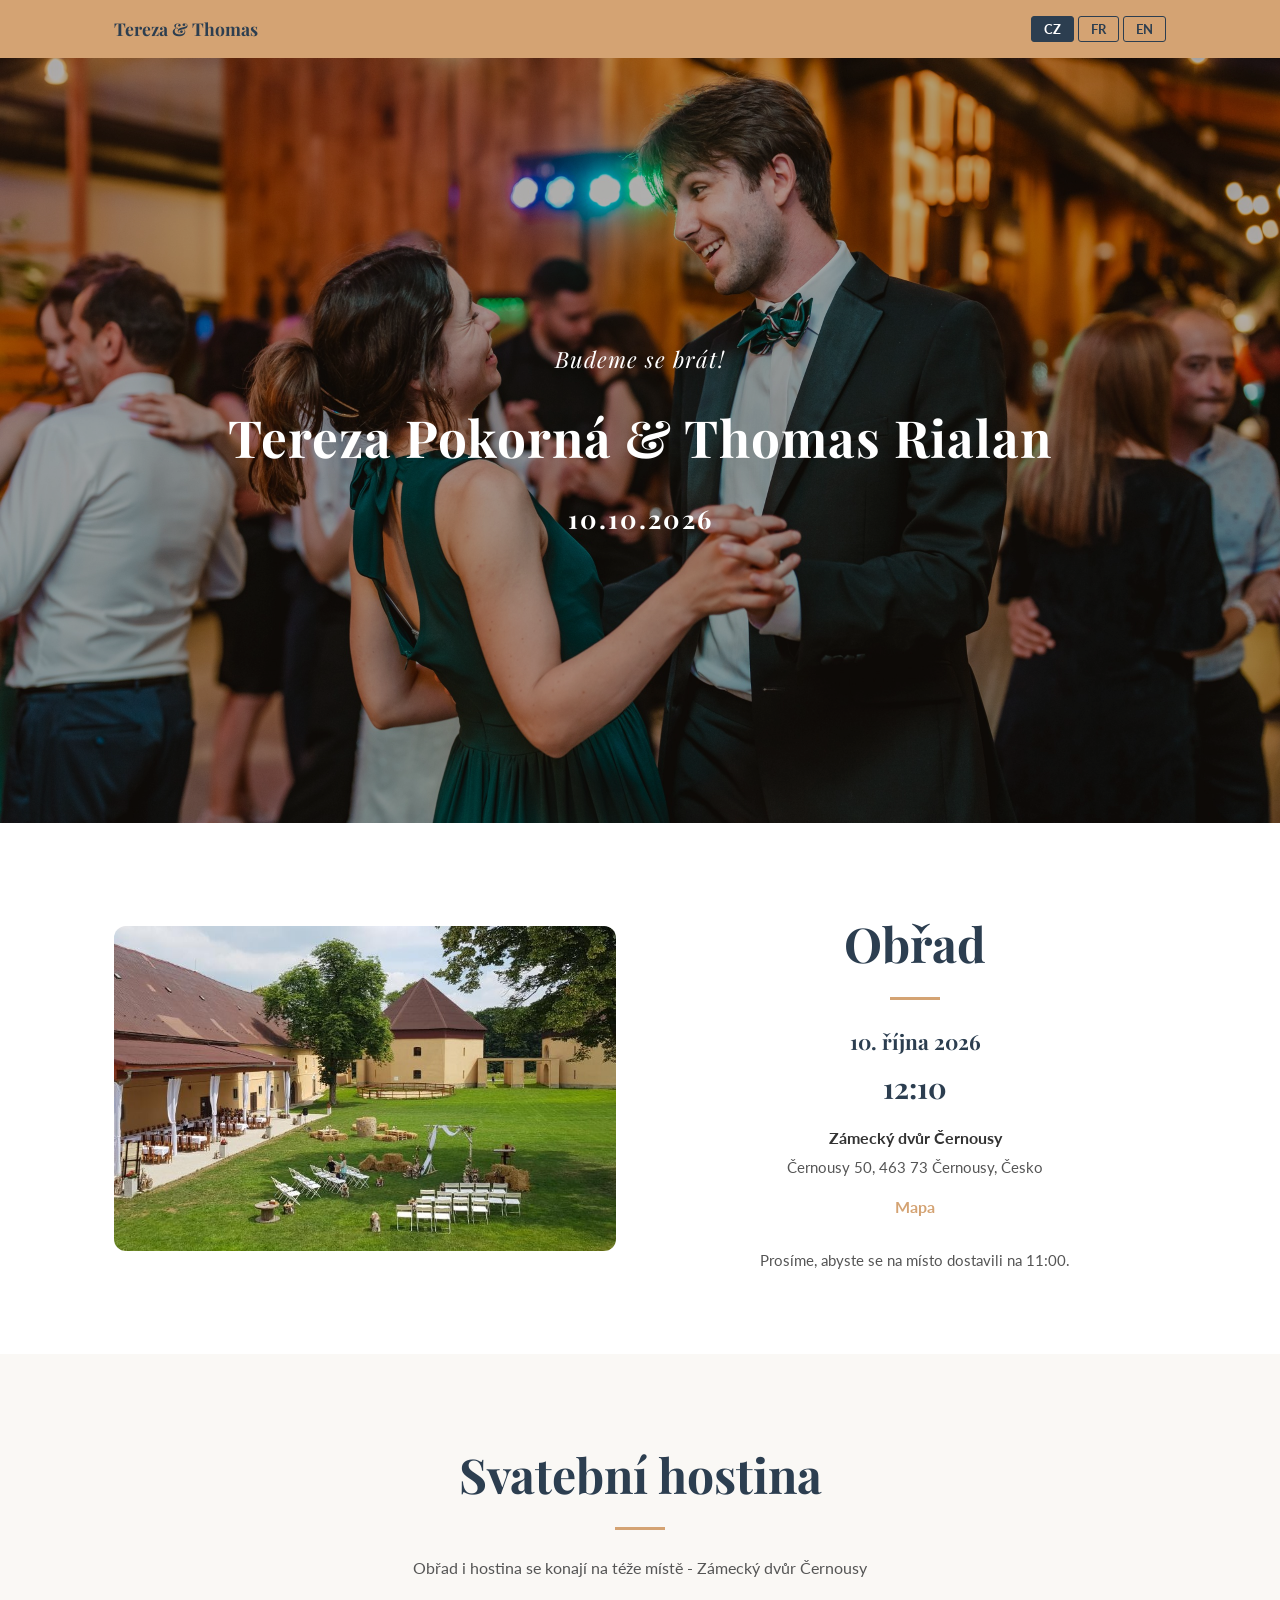
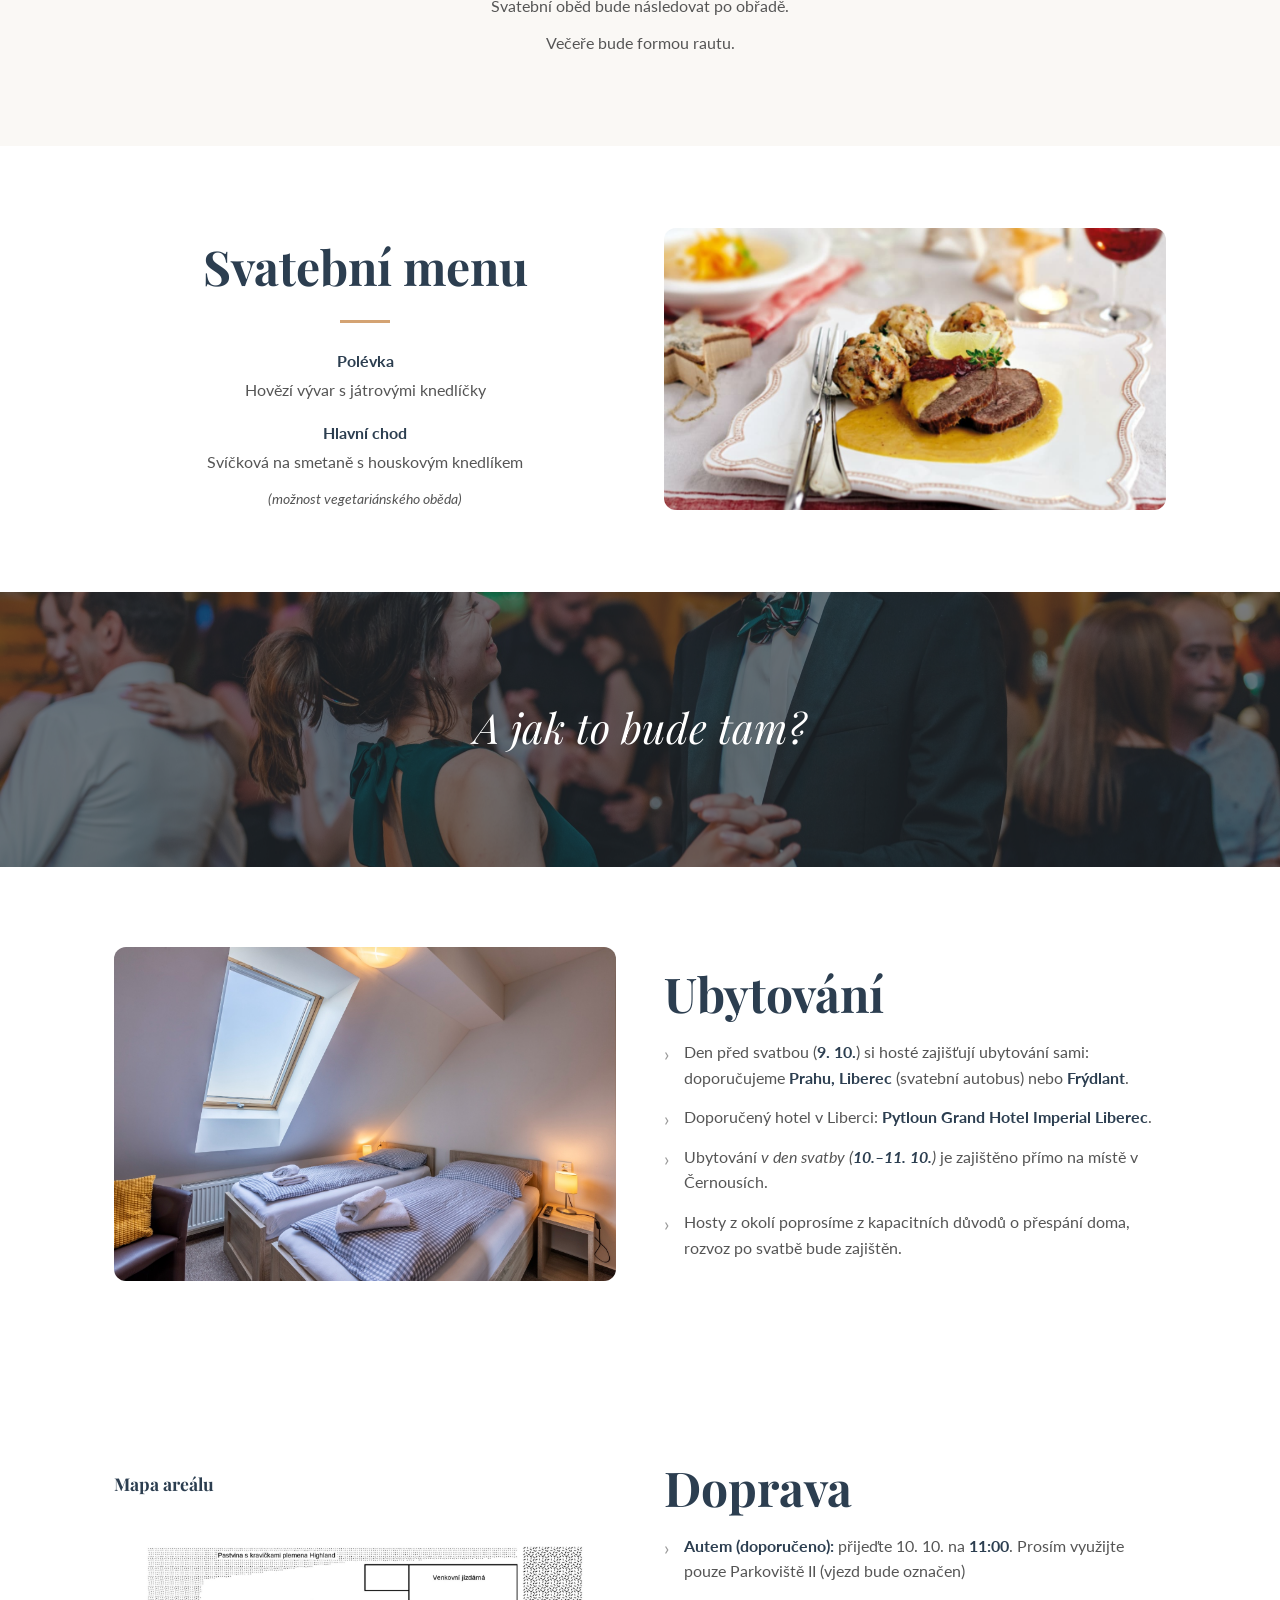
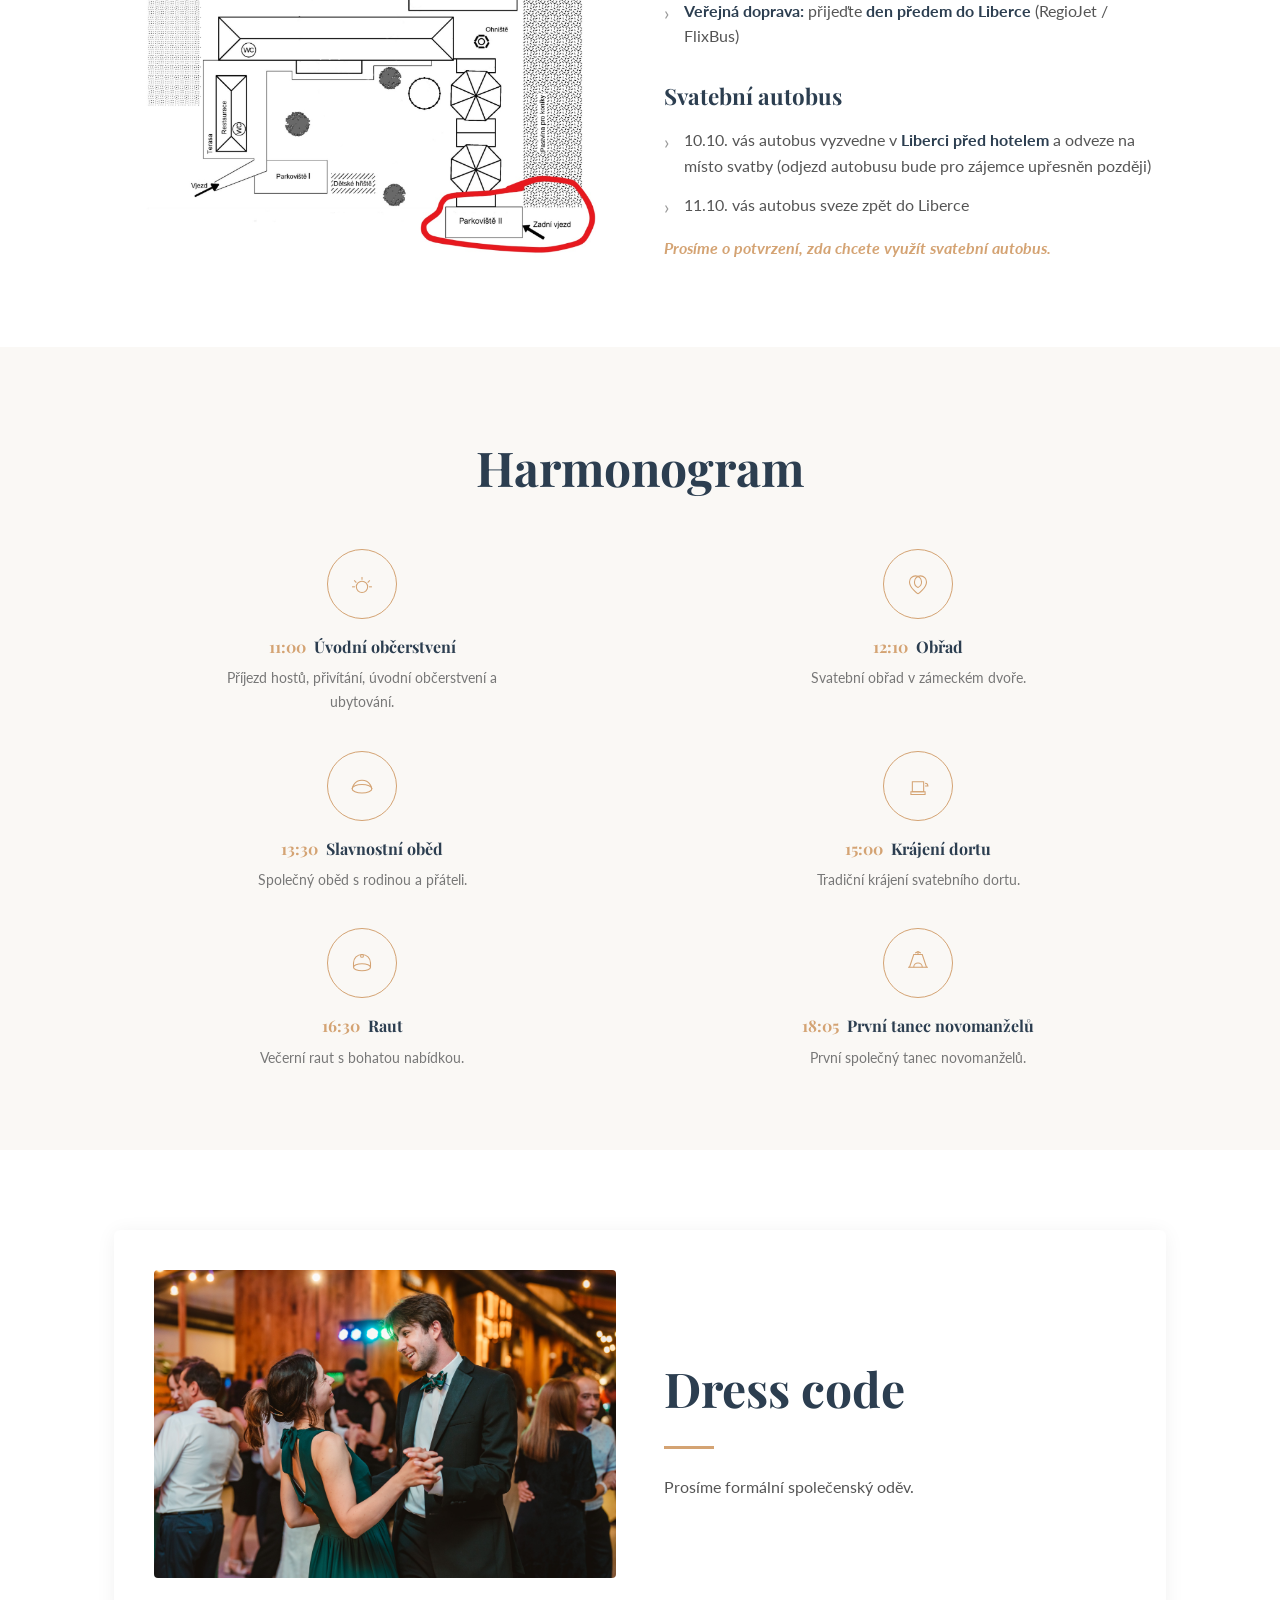
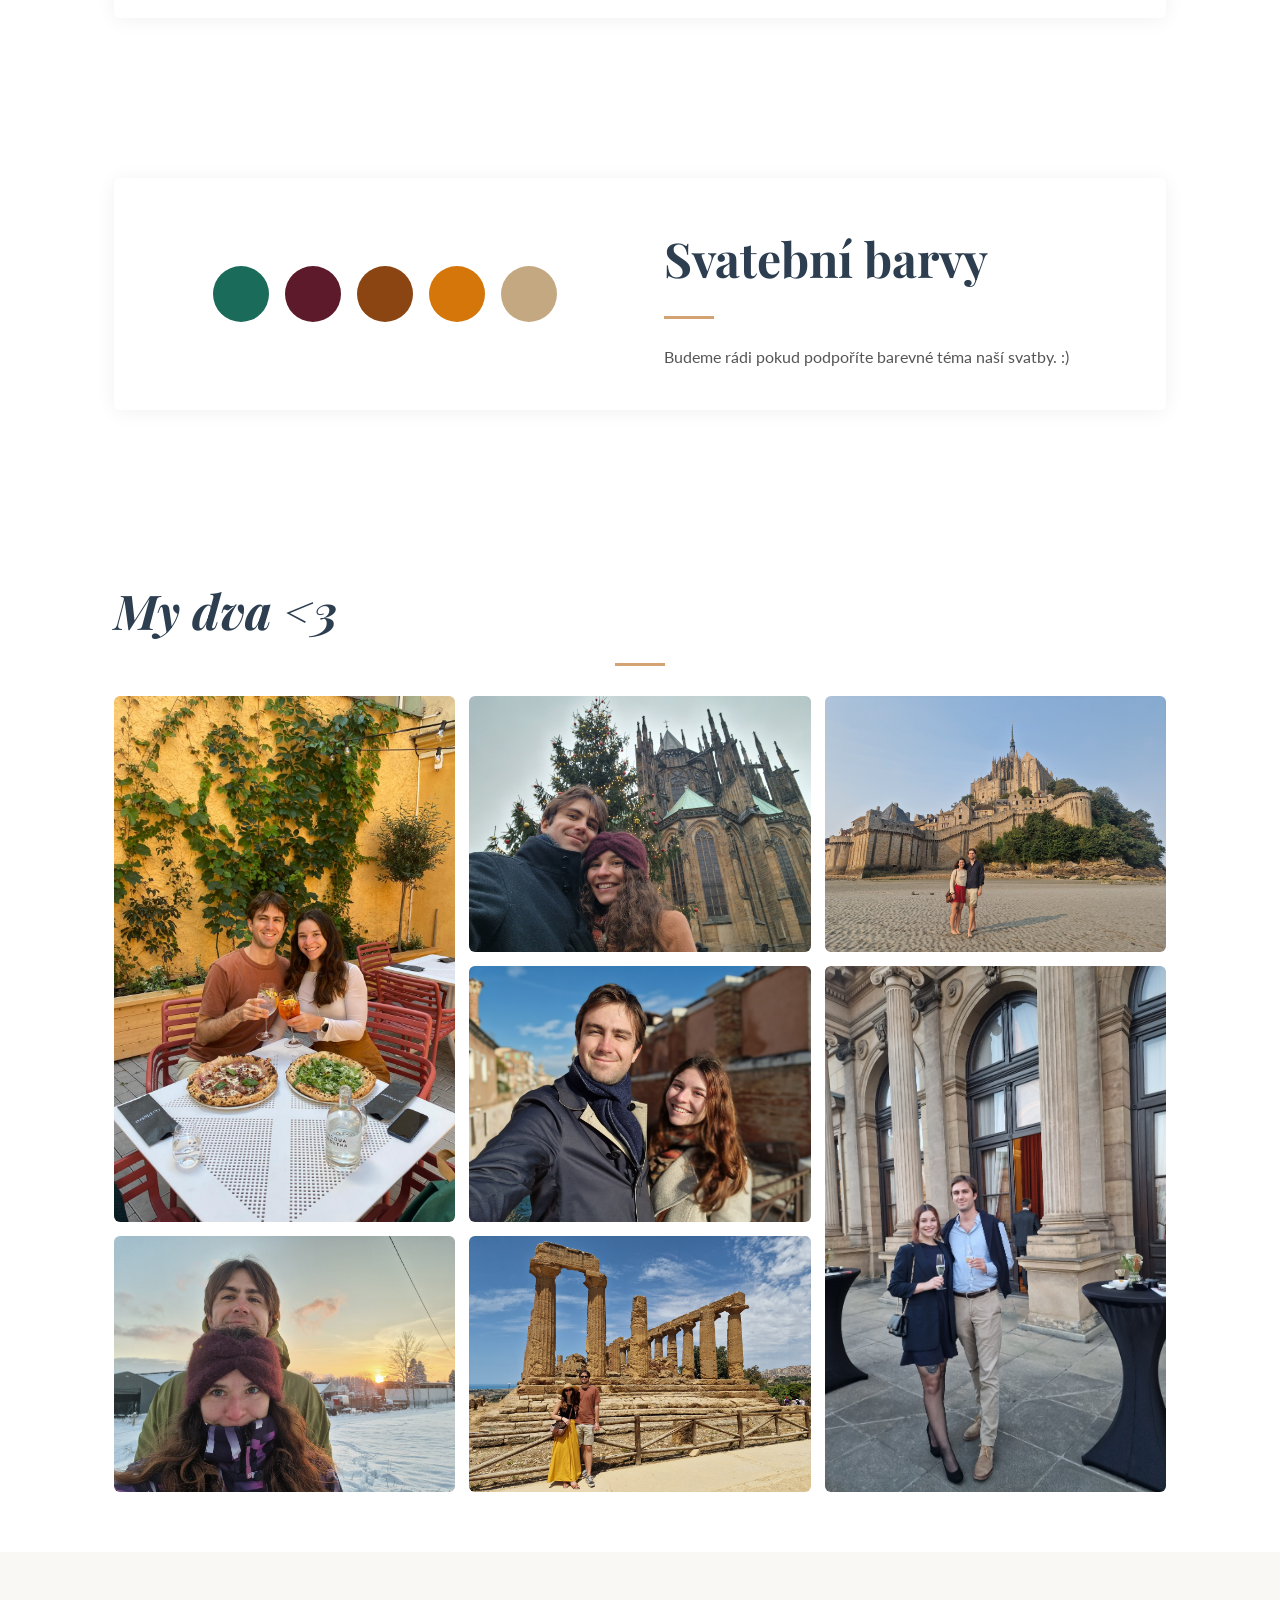
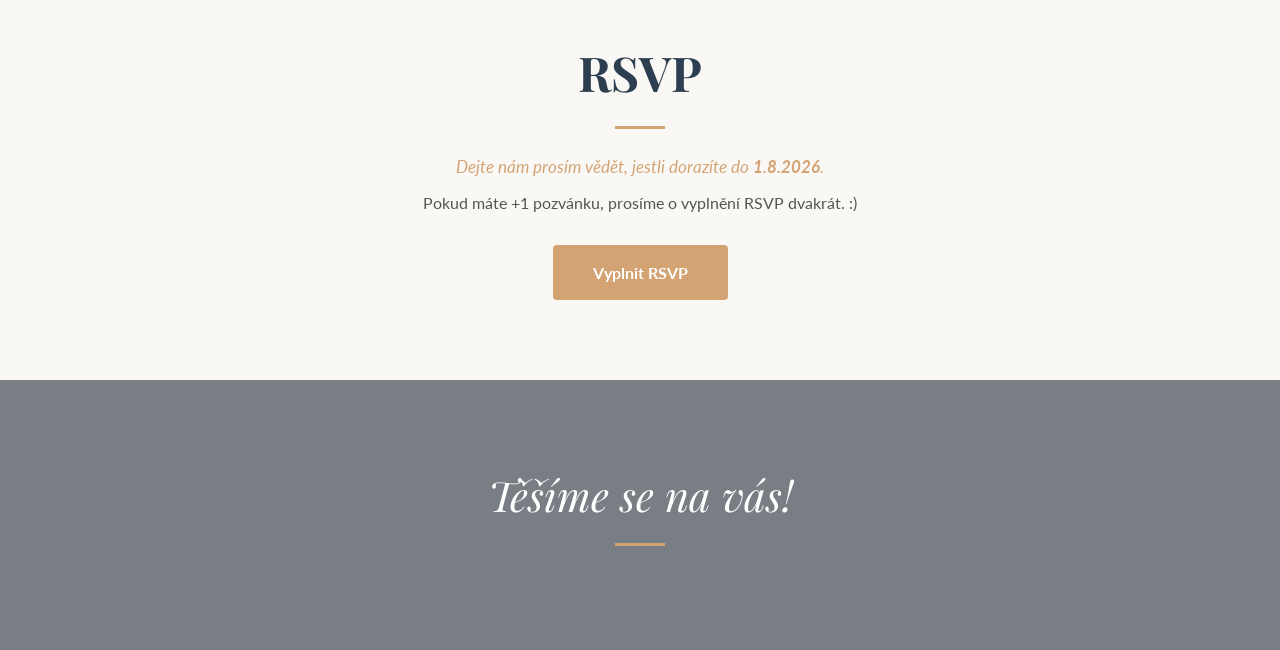
==== index.html @ 714b8052 "init commit" ====
<!DOCTYPE html>
<html lang="cs">
<head>
    <meta charset="UTF-8">
    <meta name="viewport" content="width=device-width, initial-scale=1.0">
    <title>Tereza &amp; Thomas &ndash; 10.10.2026</title>
    <link rel="preconnect" href="https://fonts.googleapis.com">
    <link rel="preconnect" href="https://fonts.gstatic.com" crossorigin>
    <link href="https://fonts.googleapis.com/css2?family=Playfair+Display:ital,wght@0,400..900;1,400..900&family=Lato:wght@300;400;700&display=swap" rel="stylesheet">
    <link rel="stylesheet" href="styles.css">
</head>
<body>

<nav class="navbar">
    <div class="nav-content">
        <a href="#" class="nav-brand">Tereza &amp; Thomas</a>
        <div class="lang-toggle">
            <button class="lang-btn active" data-lang="cs">CZ</button>
            <button class="lang-btn" data-lang="fr">FR</button>
            <button class="lang-btn" data-lang="en">EN</button>
        </div>
    </div>
</nav>

<!-- Hero -->
<section id="hero">
    <div class="hero-overlay"></div>
    <div class="hero-content">
        <p class="hero-subtitle" data-i18n="heroSubtitle">Budeme se brát!</p>
        <h1 class="hero-names">Tereza Pokorná &amp; Thomas Rialan</h1>
        <p class="hero-date">10.10.2026</p>
    </div>
</section>

<!-- Ceremony -->
<section id="ceremony">
    <div class="container two-col">
        <div class="col-image">
            <img src="images/venue_pictures/venue_courtyard.jpeg" alt="Ceremony venue">
        </div>
        <div class="col-text ceremony-details">
            <h2 data-i18n="ceremonyTitle">Obřad</h2>
            <div class="section-divider"></div>
            <p class="detail-date" data-i18n="ceremonyDate">10. října 2026</p>
            <p class="detail-time">12:10</p>
            <p class="detail-venue">Zámecký dvůr Černousy</p>
            <p class="detail-address" data-i18n="ceremonyAddress">Černousy 50, 463 73 Černousy, Česko</p>
            <a href="https://maps.google.com/?q=Zamecky+dvur+Cernousy" target="_blank" rel="noopener" class="map-link" data-i18n="ceremonyMap">Mapa</a>
            <p class="detail-arrival" data-i18n="ceremonyArrival">Prosíme, abyste se na místo dostavili na 11:00.</p>
        </div>
    </div>
</section>

<!-- Reception -->
<section id="reception" class="bg-cream">
    <div class="container text-center">
        <h2 data-i18n="receptionTitle">Svatební hostina</h2>
        <div class="section-divider"></div>
        <p data-i18n="receptionText1">Obřad i hostina se konají na téže místě - Zámecký dvůr Černousy</p>
        <p data-i18n="receptionText2">Svatební oběd bude následovat po obřadě.</p>
        <p data-i18n="receptionText3">Večeře bude formou rautu.</p>
    </div>
</section>

<!-- Menu -->
<section id="menu">
    <div class="container two-col">
        <div class="col-text menu-details">
            <h2 data-i18n="menuTitle">Svatební menu</h2>
            <div class="section-divider"></div>
            <p class="menu-label" data-i18n="menuSoupLabel">Polévka</p>
            <p data-i18n="menuSoup">Hovězí vývar s játrovými knedlíčky</p>
            <p class="menu-label" data-i18n="menuMainLabel">Hlavní chod</p>
            <p data-i18n="menuMain">Svíčková na smetaně s houskovým knedlíkem</p>
            <p class="menu-note" data-i18n="menuVegetarian">(možnost vegetariánského oběda)</p>
        </div>
        <div class="col-image">
            <img src="images/venue_pictures/food.jpeg" alt="Wedding menu">
        </div>
    </div>
</section>

<!-- Transition banner -->
<section id="transition">
    <div class="banner-overlay"></div>
    <div class="banner-content">
        <h2 data-i18n="transitionText">A jak to bude tam?</h2>
    </div>
</section>

<!-- Accommodation -->
<section id="accommodation">
    <div class="container two-col">
        <div class="col-image">
            <img src="images/venue_pictures/venue_room.jpeg" alt="Accommodation">
        </div>
        <div class="col-text">
            <h2 data-i18n="accommTitle">Ubytování</h2>
            <ul class="info-list">
                <li data-i18n-html="accommBullet1">Den před svatbou (<b>9. 10.</b>) si hosté zajišťují ubytování sami: doporučujeme <b>Prahu, Liberec</b> (svatební autobus) nebo <b>Frýdlant</b>.</li>
                <li data-i18n-html="accommBullet2">Doporučený hotel v Liberci: <b>Pytloun Grand Hotel Imperial Liberec</b>.</li>
                <li data-i18n-html="accommBullet3">Ubytování <em>v den svatby (<b>10.–11. 10.</b>)</em> je zajištěno přímo na místě v Černousích.</li>
                <li data-i18n-html="accommBullet4">Hosty z okolí poprosíme z kapacitních důvodů o přespání doma, rozvoz po svatbě bude zajištěn.</li>
            </ul>
        </div>
    </div>
</section>

<!-- Transport -->
<section id="transport">
    <div class="container two-col">
        <div class="col-text map-col">
            <h3 class="map-label" data-i18n="mapLabel">Mapa areálu</h3>
            <img src="images/venue_pictures/venue_map.jpeg" alt="Venue map" class="venue-map">
        </div>
        <div class="col-text">
            <h2 data-i18n="transportTitle">Doprava</h2>
            <ul class="info-list">
                <li data-i18n-html="transportBullet1"><b>Autem (doporučeno):</b> přijeďte 10. 10. na <b>11:00</b>. Prosím využijte pouze Parkoviště II (vjezd bude označen)</li>
                <li data-i18n-html="transportBullet2"><b>Veřejná doprava:</b> přijeďte <b>den předem do Liberce</b> (RegioJet / FlixBus)</li>
            </ul>
            <h3 data-i18n="busTitle">Svatební autobus</h3>
            <ul class="info-list">
                <li data-i18n-html="busBullet1">10.10. vás autobus vyzvedne v <b>Liberci před hotelem</b> a odveze na místo svatby (odjezd autobusu bude pro zájemce upřesněn později)</li>
                <li data-i18n="busBullet2">11.10. vás autobus sveze zpět do Liberce</li>
            </ul>
            <p class="bus-note" data-i18n="busNote">Prosíme o potvrzení, zda chcete využít svatební autobus.</p>
        </div>
    </div>
</section>

<!-- Timeline / Harmonogram -->
<section id="timeline" class="bg-cream">
    <div class="container">
        <h2 class="text-center" data-i18n="timelineTitle">Harmonogram</h2>
        <div class="timeline-grid">
            <div class="timeline-item">
                <div class="timeline-icon">
                    <svg viewBox="0 0 48 48" fill="none" stroke="currentColor" stroke-width="1.5">
                        <circle cx="24" cy="28" r="8"/>
                        <line x1="24" y1="14" x2="24" y2="18"/>
                        <line x1="13" y1="19" x2="16" y2="22"/>
                        <line x1="35" y1="19" x2="32" y2="22"/>
                        <line x1="10" y1="28" x2="14" y2="28"/>
                        <line x1="34" y1="28" x2="38" y2="28"/>
                    </svg>
                </div>
                <h4><span class="timeline-time">11:00</span> <span data-i18n="tl1Title">Úvodní občerstvení</span></h4>
                <p data-i18n="tl1Desc">Příjezd hostů, přivítání, úvodní občerstvení a ubytování.</p>
            </div>
            <div class="timeline-item">
                <div class="timeline-icon">
                    <svg viewBox="0 0 48 48" fill="none" stroke="currentColor" stroke-width="1.5">
                        <path d="M24 38s-12-8.5-12-17a8.5 8.5 0 0 1 17 0 8.5 8.5 0 0 1 -5 7.8"/>
                        <path d="M24 38s12-8.5 12-17a8.5 8.5 0 0 0-17 0 8.5 8.5 0 0 0 5 7.8"/>
                    </svg>
                </div>
                <h4><span class="timeline-time">12:10</span> <span data-i18n="tl2Title">Obřad</span></h4>
                <p data-i18n="tl2Desc">Svatební obřad v zámeckém dvoře.</p>
            </div>
            <div class="timeline-item">
                <div class="timeline-icon">
                    <svg viewBox="0 0 48 48" fill="none" stroke="currentColor" stroke-width="1.5">
                        <ellipse cx="24" cy="28" rx="14" ry="6"/>
                        <path d="M10 28c0 0 2-12 14-12s14 12 14 12"/>
                    </svg>
                </div>
                <h4><span class="timeline-time">13:30</span> <span data-i18n="tl3Title">Slavnostní oběd</span></h4>
                <p data-i18n="tl3Desc">Společný oběd s rodinou a přáteli.</p>
            </div>
            <div class="timeline-item">
                <div class="timeline-icon">
                    <svg viewBox="0 0 48 48" fill="none" stroke="currentColor" stroke-width="1.5">
                        <path d="M14 32h20v4H14z"/>
                        <path d="M16 18h16v14H16z"/>
                        <path d="M34 24h4c0-4-4-4-4-4"/>
                    </svg>
                </div>
                <h4><span class="timeline-time">15:00</span> <span data-i18n="tl4Title">Krájení dortu</span></h4>
                <p data-i18n="tl4Desc">Tradiční krájení svatebního dortu.</p>
            </div>
            <div class="timeline-item">
                <div class="timeline-icon">
                    <svg viewBox="0 0 48 48" fill="none" stroke="currentColor" stroke-width="1.5">
                        <ellipse cx="24" cy="30" rx="12" ry="5"/>
                        <path d="M12 30v-6c0-6.6 5.4-12 12-12s12 5.4 12 12v6"/>
                        <circle cx="24" cy="14" r="2"/>
                    </svg>
                </div>
                <h4><span class="timeline-time">16:30</span> <span data-i18n="tl5Title">Raut</span></h4>
                <p data-i18n="tl5Desc">Večerní raut s bohatou nabídkou.</p>
            </div>
            <div class="timeline-item">
                <div class="timeline-icon">
                    <svg viewBox="0 0 48 48" fill="none" stroke="currentColor" stroke-width="1.5">
                        <path d="M12 30l6-18h12l6 18"/>
                        <path d="M18 30c0-3.3 2.7-6 6-6s6 2.7 6 6"/>
                        <line x1="10" y1="30" x2="38" y2="30"/>
                        <path d="M24 12v-4"/>
                        <path d="M20 10l4-2 4 2"/>
                    </svg>
                </div>
                <h4><span class="timeline-time">18:05</span> <span data-i18n="tl6Title">První tanec novomanželů</span></h4>
                <p data-i18n="tl6Desc">První společný tanec novomanželů.</p>
            </div>
        </div>
    </div>
</section>

<!-- Dress Code -->
<section id="dresscode">
    <div class="container">
        <div class="info-card two-col">
            <div class="col-image">
                <img src="images/pictures_of_us/dancing.jpeg" alt="Dress code">
            </div>
            <div class="col-text">
                <h2 data-i18n="dressTitle">Dress code</h2>
                <div class="section-divider"></div>
                <p data-i18n="dressText">Prosíme formální společenský oděv.</p>
            </div>
        </div>
    </div>
</section>

<!-- Wedding Colors -->
<section id="colors">
    <div class="container">
        <div class="info-card two-col">
            <div class="col-text color-circles-col">
                <div class="color-circles">
                    <span class="circle" style="background:#1a6b5a"></span>
                    <span class="circle" style="background:#5c1a2a"></span>
                    <span class="circle" style="background:#8b4513"></span>
                    <span class="circle" style="background:#d4760a"></span>
                    <span class="circle" style="background:#c4a882"></span>
                </div>
            </div>
            <div class="col-text">
                <h2 data-i18n="colorsTitle">Svatební barvy</h2>
                <div class="section-divider"></div>
                <p data-i18n="colorsText">Budeme rádi pokud podpoříte barevné téma naší svatby. :)</p>
            </div>
        </div>
    </div>
</section>

<!-- Gallery -->
<section id="gallery">
    <div class="container">
        <h2 data-i18n="galleryTitle">My dva &lt;3</h2>
        <div class="section-divider"></div>
        <div class="gallery-grid">
            <img src="images/pictures_of_us/pizza.jpeg" alt="Us eating pizza" class="gallery-tall">
            <img src="images/pictures_of_us/prague_castle.jpeg" alt="Us at Prague Castle">
            <img src="images/pictures_of_us/msm.jpeg" alt="Us at Mont-Saint-Michel">
            <img src="images/pictures_of_us/venice1.jpeg" alt="Us in Venice">
            <img src="images/pictures_of_us/theater.jpeg" alt="Us at the theater" class="gallery-tall">
            <img src="images/pictures_of_us/frydlant1.jpeg" alt="Us at Frýdlant">
            <img src="images/pictures_of_us/sicily1.jpeg" alt="Us in Sicily">
        </div>
    </div>
</section>

<!-- RSVP -->
<section id="rsvp" class="bg-cream">
    <div class="container text-center">
        <h2>RSVP</h2>
        <div class="section-divider"></div>
        <p class="rsvp-subtitle" data-i18n-html="rsvpSubtitle">Dejte nám prosím vědět, jestli dorazíte do <b>1.8.2026</b>.</p>
        <p data-i18n="rsvpPlusOne">Pokud máte +1 pozvánku, prosíme o vyplnění RSVP dvakrát. :)</p>
        <a href="#" class="btn-rsvp" data-i18n="rsvpButton">Vyplnit RSVP</a>
    </div>
</section>

<!-- Footer -->
<footer id="footer-banner">
    <div class="banner-overlay"></div>
    <div class="banner-content">
        <h2 data-i18n="footerText">Těšíme se na vás!</h2>
        <div class="section-divider light"></div>
    </div>
</footer>

<script src="script.js"></script>
</body>
</html>
---- styles.css ----
/* ===== Reset & Base ===== */
*, *::before, *::after {
    margin: 0;
    padding: 0;
    box-sizing: border-box;
}

html {
    scroll-behavior: smooth;
}

body {
    font-family: 'Lato', sans-serif;
    color: #555;
    line-height: 1.7;
    background: #fff;
}

img {
    max-width: 100%;
    height: auto;
    display: block;
}

a {
    color: inherit;
    text-decoration: none;
}

ul {
    list-style: none;
}

h1, h2, h3, h4 {
    font-family: 'Playfair Display', serif;
    color: #2c3e50;
    font-weight: 700;
}

/* ===== Utilities ===== */
.container {
    max-width: 1100px;
    margin: 0 auto;
    padding: 0 24px;
}

.text-center {
    text-align: center;
}

.bg-cream {
    background: #faf8f5;
}

.section-divider {
    width: 50px;
    height: 3px;
    background: #d4a373;
    margin: 12px auto 24px;
}

.section-divider.light {
    background: #d4a373;
}

/* ===== Navbar ===== */
.navbar {
    position: sticky;
    top: 0;
    z-index: 100;
    background: #d4a373;
    padding: 14px 0;
}

.nav-content {
    max-width: 1100px;
    margin: 0 auto;
    padding: 0 24px;
    display: flex;
    justify-content: space-between;
    align-items: center;
}

.nav-brand {
    font-family: 'Playfair Display', serif;
    font-weight: 700;
    font-size: 1.1rem;
    color: #2c3e50;
}

.lang-toggle {
    display: flex;
    gap: 4px;
}

.lang-btn {
    background: transparent;
    border: 1.5px solid #2c3e50;
    color: #2c3e50;
    padding: 4px 12px;
    font-family: 'Lato', sans-serif;
    font-size: 0.8rem;
    font-weight: 700;
    cursor: pointer;
    border-radius: 3px;
    transition: background 0.2s, color 0.2s;
}

.lang-btn.active {
    background: #2c3e50;
    color: #fff;
}

.lang-btn:hover:not(.active) {
    background: rgba(44, 62, 80, 0.15);
}

/* ===== Hero ===== */
#hero {
    position: relative;
    height: 85vh;
    min-height: 500px;
    background: url('images/pictures_of_us/dancing.jpeg') center center / cover no-repeat;
    display: flex;
    align-items: center;
    justify-content: center;
}

.hero-overlay {
    position: absolute;
    inset: 0;
    background: rgba(0, 0, 0, 0.3);
}

.hero-content {
    position: relative;
    text-align: center;
    color: #fff;
}

.hero-subtitle {
    font-family: 'Playfair Display', serif;
    font-style: italic;
    font-size: 1.4rem;
    margin-bottom: 16px;
    letter-spacing: 1px;
}

.hero-names {
    font-family: 'Playfair Display', serif;
    font-size: clamp(2rem, 5vw, 3.2rem);
    font-weight: 700;
    color: #fff;
    margin-bottom: 16px;
    letter-spacing: 1px;
}

.hero-date {
    font-family: 'Playfair Display', serif;
    font-size: 1.6rem;
    font-weight: 700;
    letter-spacing: 2px;
}

/* ===== Two-column layout ===== */
.two-col {
    display: grid;
    grid-template-columns: 1fr 1fr;
    gap: 48px;
    align-items: center;
}

.col-image img {
    width: 100%;
    border-radius: 12px;
    object-fit: cover;
}

/* ===== Sections shared spacing ===== */
section {
    padding: 80px 0;
}

section h2 {
    font-size: 3rem;
    margin-bottom: 4px;
}

section h3 {
    font-size: 1.4rem;
    margin-top: 28px;
    margin-bottom: 12px;
    color: #2c3e50;
}

/* ===== Ceremony ===== */
.ceremony-details {
    text-align: center;
}

.detail-date {
    font-family: 'Playfair Display', serif;
    font-size: 1.3rem;
    font-weight: 700;
    color: #2c3e50;
    margin-top: 8px;
}

.detail-time {
    font-family: 'Playfair Display', serif;
    font-size: 1.8rem;
    font-weight: 700;
    color: #2c3e50;
    margin: 4px 0;
}

.detail-venue {
    font-weight: 700;
    color: #333;
    margin-top: 12px;
}

.detail-address {
    font-size: 0.95rem;
    margin: 4px 0 12px;
}

.map-link {
    color: #d4a373;
    font-weight: 700;
    display: inline-block;
    margin-bottom: 20px;
    transition: color 0.2s;
}

.map-link:hover {
    color: #b8854a;
    text-decoration: underline;
}

.detail-arrival {
    font-size: 0.95rem;
    margin-top: 8px;
}

/* ===== Reception ===== */
#reception p {
    margin-bottom: 10px;
}

/* ===== Menu ===== */
.menu-details {
    text-align: center;
}

.menu-label {
    font-weight: 700;
    color: #2c3e50;
    margin-top: 16px;
    margin-bottom: 2px;
}

.menu-note {
    font-style: italic;
    font-size: 0.9rem;
    margin-top: 12px;
}

/* ===== Transition / Footer banners ===== */
#transition,
#footer-banner {
    position: relative;
    padding: 100px 0;
    background: url('images/pictures_of_us/dancing.jpeg') center center / cover no-repeat;
    display: flex;
    align-items: center;
    justify-content: center;
}

#footer-banner {
    background-image: url('images/venue_pictures/venue_courtyward.jpeg');
}

.banner-overlay {
    position: absolute;
    inset: 0;
    background: rgba(30, 40, 50, 0.6);
}

.banner-content {
    position: relative;
    text-align: center;
    color: #fff;
}

.banner-content h2 {
    font-family: 'Playfair Display', serif;
    font-style: italic;
    font-size: clamp(1.6rem, 4vw, 2.6rem);
    color: #fff;
    font-weight: 400;
}

/* ===== Info list (accommodation, transport) ===== */
.info-list li {
    position: relative;
    padding-left: 20px;
    margin-bottom: 14px;
    line-height: 1.6;
}

.info-list li::before {
    content: '›';
    position: absolute;
    left: 0;
    color: #999;
    font-size: 1.2rem;
}

.info-list b {
    color: #2c3e50;
}

.bus-note {
    margin-top: 16px;
    font-style: italic;
    color: #d4a373;
    font-weight: 700;
}

/* ===== Map column ===== */
.map-label {
    font-size: 1.1rem;
    margin-bottom: 12px;
    color: #2c3e50;
}

.venue-map {
    width: 100%;
    border-radius: 4px;
}

/* ===== Timeline / Harmonogram ===== */
.timeline-grid {
    display: grid;
    grid-template-columns: 1fr 1fr;
    gap: 36px 60px;
    margin-top: 40px;
}

.timeline-item {
    text-align: center;
}

.timeline-icon {
    width: 70px;
    height: 70px;
    border: 1.5px solid #d4a373;
    border-radius: 50%;
    display: flex;
    align-items: center;
    justify-content: center;
    margin: 0 auto 14px;
    color: #d4a373;
}

.timeline-icon svg {
    width: 34px;
    height: 34px;
}

.timeline-item h4 {
    font-size: 1rem;
    margin-bottom: 6px;
    color: #2c3e50;
}

.timeline-time {
    color: #d4a373;
    margin-right: 4px;
}

.timeline-item p {
    font-size: 0.9rem;
    color: #777;
    max-width: 320px;
    margin: 0 auto;
}

/* ===== Info cards (dress code, colors) ===== */
.info-card {
    background: #fff;
    border-radius: 6px;
    box-shadow: 0 2px 20px rgba(0,0,0,0.06);
    overflow: hidden;
    padding: 40px;
}

.info-card .col-image img {
    border-radius: 4px;
}

.info-card .col-text {
    display: flex;
    flex-direction: column;
    justify-content: center;
}

.info-card .section-divider {
    margin: 12px 0 24px;
}

/* ===== Color circles ===== */
.color-circles-col {
    display: flex;
    align-items: center;
    justify-content: center;
}

.color-circles {
    display: flex;
    gap: 16px;
}

.circle {
    width: 56px;
    height: 56px;
    border-radius: 50%;
    display: inline-block;
}

/* ===== Gallery ===== */
#gallery {
    padding-bottom: 60px;
}

#gallery h2 {
    font-style: italic;
}

.gallery-grid {
    display: grid;
    grid-template-columns: repeat(3, 1fr);
    grid-auto-rows: auto;
    gap: 14px;
    margin-top: 30px;
}

.gallery-grid img {
    width: 100%;
    height: 100%;
    object-fit: cover;
    border-radius: 6px;
}

.gallery-tall {
    grid-row: span 2;
}

/* ===== RSVP ===== */
#rsvp {
    padding: 80px 0;
}

.rsvp-subtitle {
    color: #d4a373;
    font-style: italic;
    font-size: 1.05rem;
    margin-bottom: 8px;
}

.rsvp-subtitle b {
    color: #d4a373;
}

.btn-rsvp {
    display: inline-block;
    margin-top: 28px;
    padding: 14px 40px;
    background: #d4a373;
    color: #fff;
    font-family: 'Lato', sans-serif;
    font-size: 1rem;
    font-weight: 700;
    border-radius: 4px;
    transition: background 0.2s;
}

.btn-rsvp:hover {
    background: #b8854a;
}

/* ===== Footer ===== */
#footer-banner {
    padding: 80px 0;
}

/* ===== Responsive ===== */
@media (max-width: 1023px) {
    .two-col {
        gap: 32px;
    }

    .timeline-grid {
        gap: 28px 36px;
    }

    .info-card {
        padding: 28px;
    }
}

@media (max-width: 767px) {
    section {
        padding: 50px 0;
    }

    section h2 {
        font-size: 1.6rem;
    }

    .two-col {
        grid-template-columns: 1fr;
        gap: 24px;
    }

    /* On mobile, put image before text for all two-col sections */
    .col-text {
        order: 2;
    }
    .col-image {
        order: 1;
    }

    /* Menu: image comes after text on mobile */
    #menu .col-text {
        order: 1;
    }
    #menu .col-image {
        order: 2;
    }

    .ceremony-details,
    .menu-details {
        text-align: center;
    }

    .info-card {
        padding: 20px;
    }

    .info-card.two-col {
        gap: 20px;
    }

    .timeline-grid {
        grid-template-columns: 1fr;
        gap: 32px;
    }

    .gallery-grid {
        grid-template-columns: 1fr 1fr;
        grid-template-rows: auto;
    }

    .gallery-grid .gallery-tall {
        grid-row: auto;
    }

    .hero-subtitle {
        font-size: 1.1rem;
    }

    .hero-date {
        font-size: 1.2rem;
    }

    #hero {
        height: 70vh;
        min-height: 400px;
    }

    #transition,
    #footer-banner {
        padding: 60px 0;
    }

    .nav-brand {
        font-size: 0.95rem;
    }

    .lang-btn {
        padding: 3px 8px;
        font-size: 0.75rem;
    }

    .color-circles {
        gap: 10px;
    }

    .circle {
        width: 42px;
        height: 42px;
    }
}
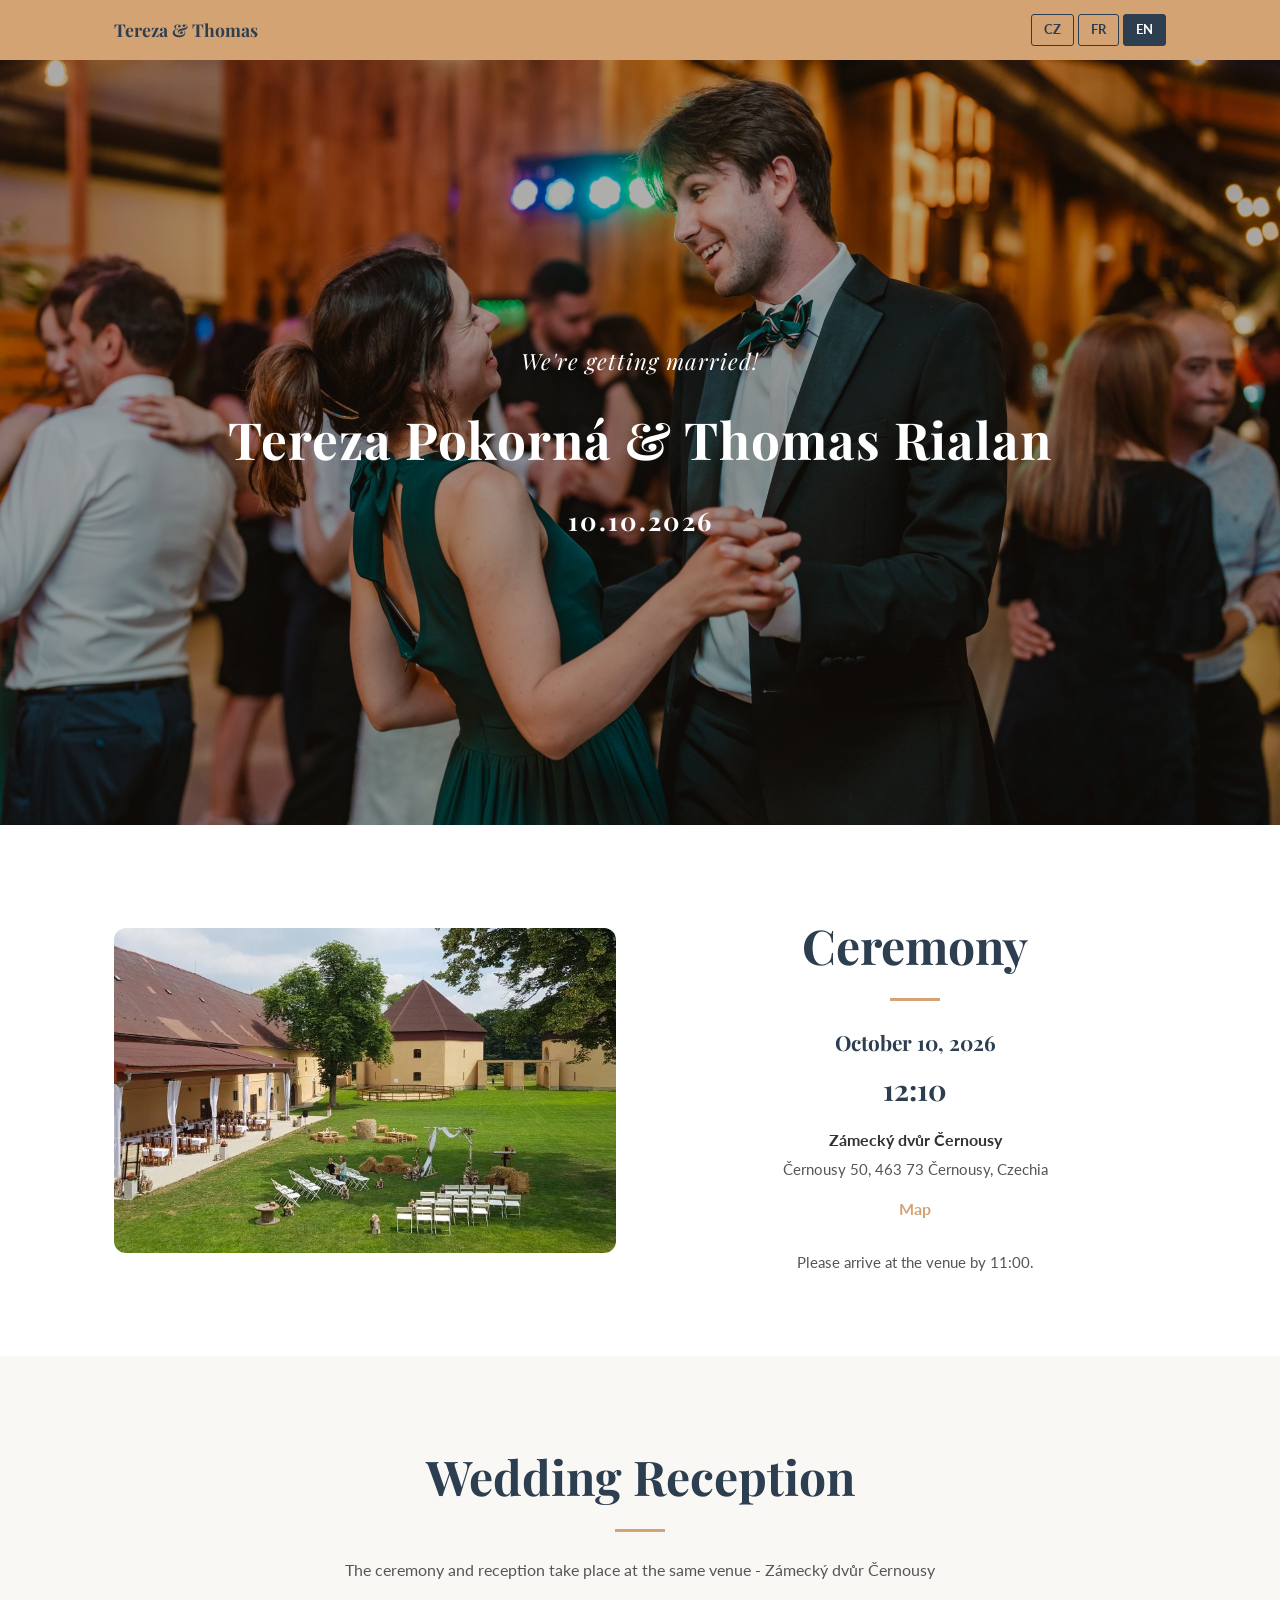
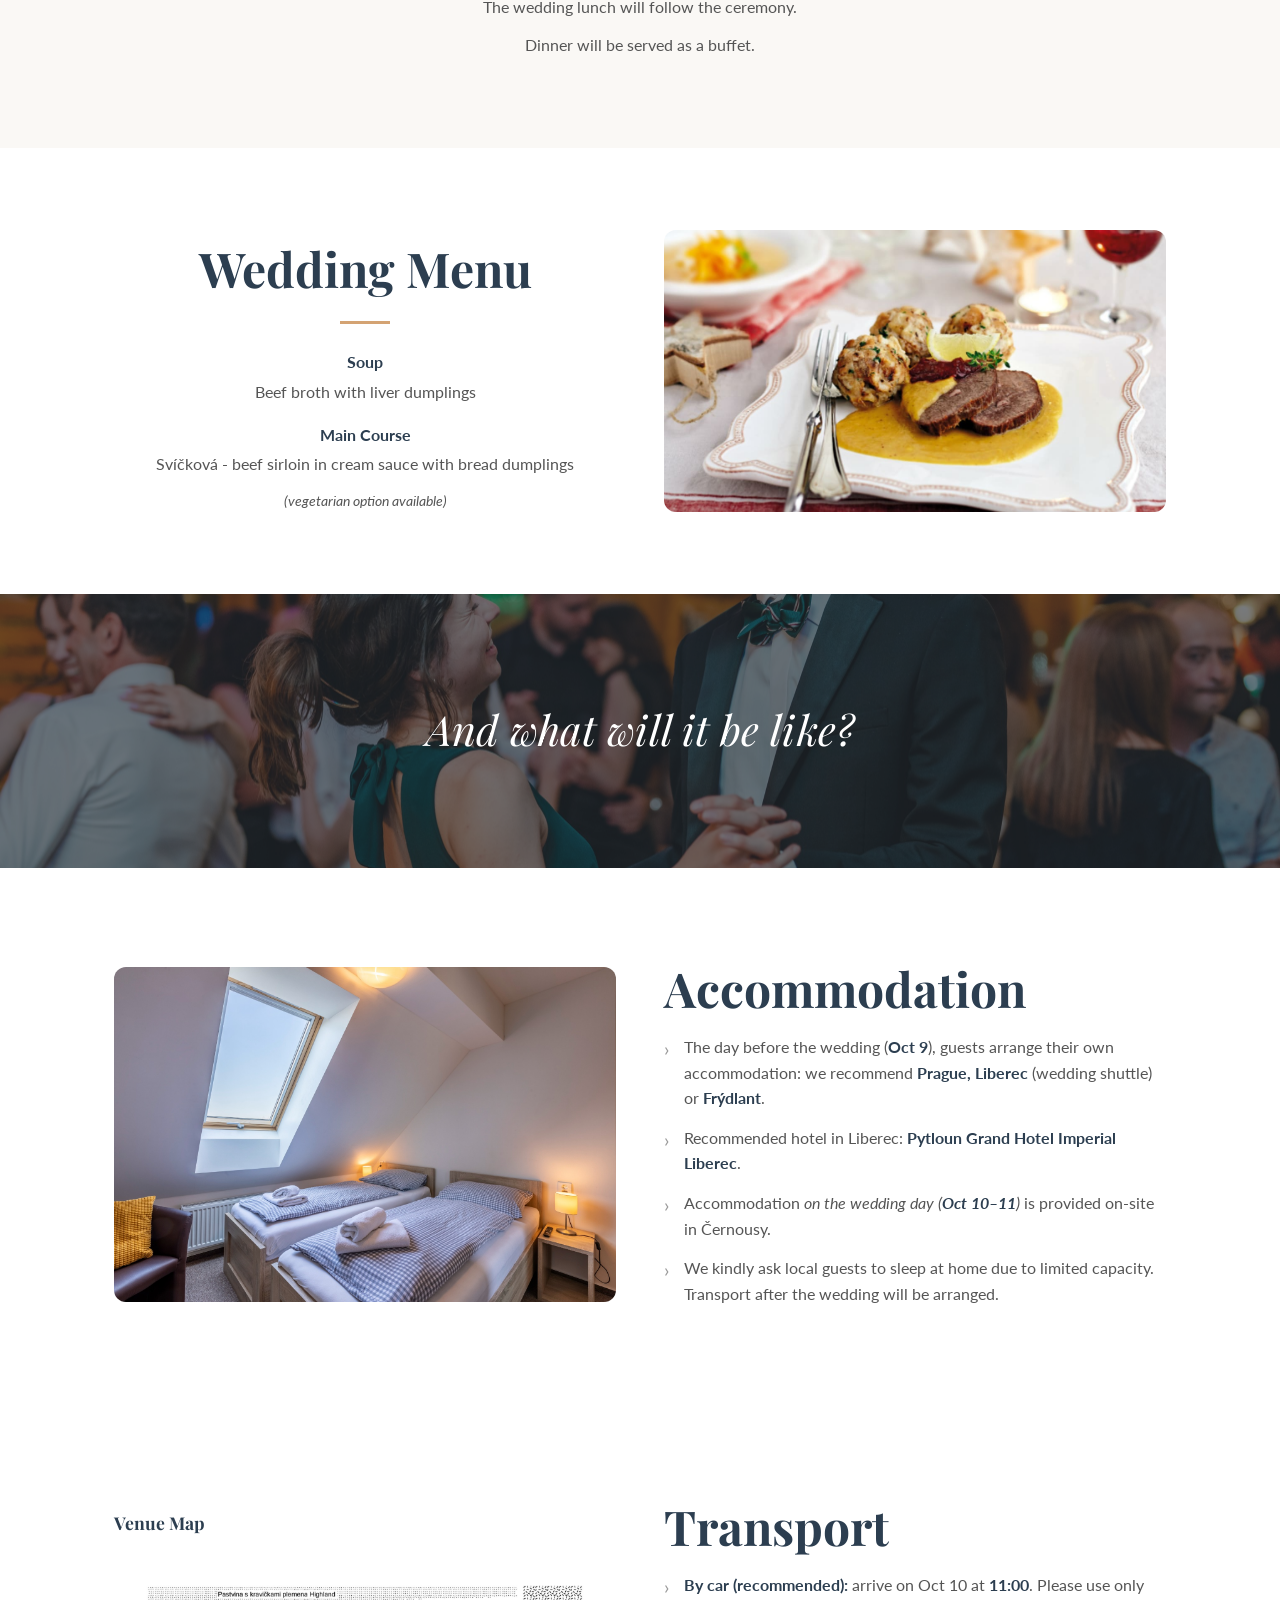
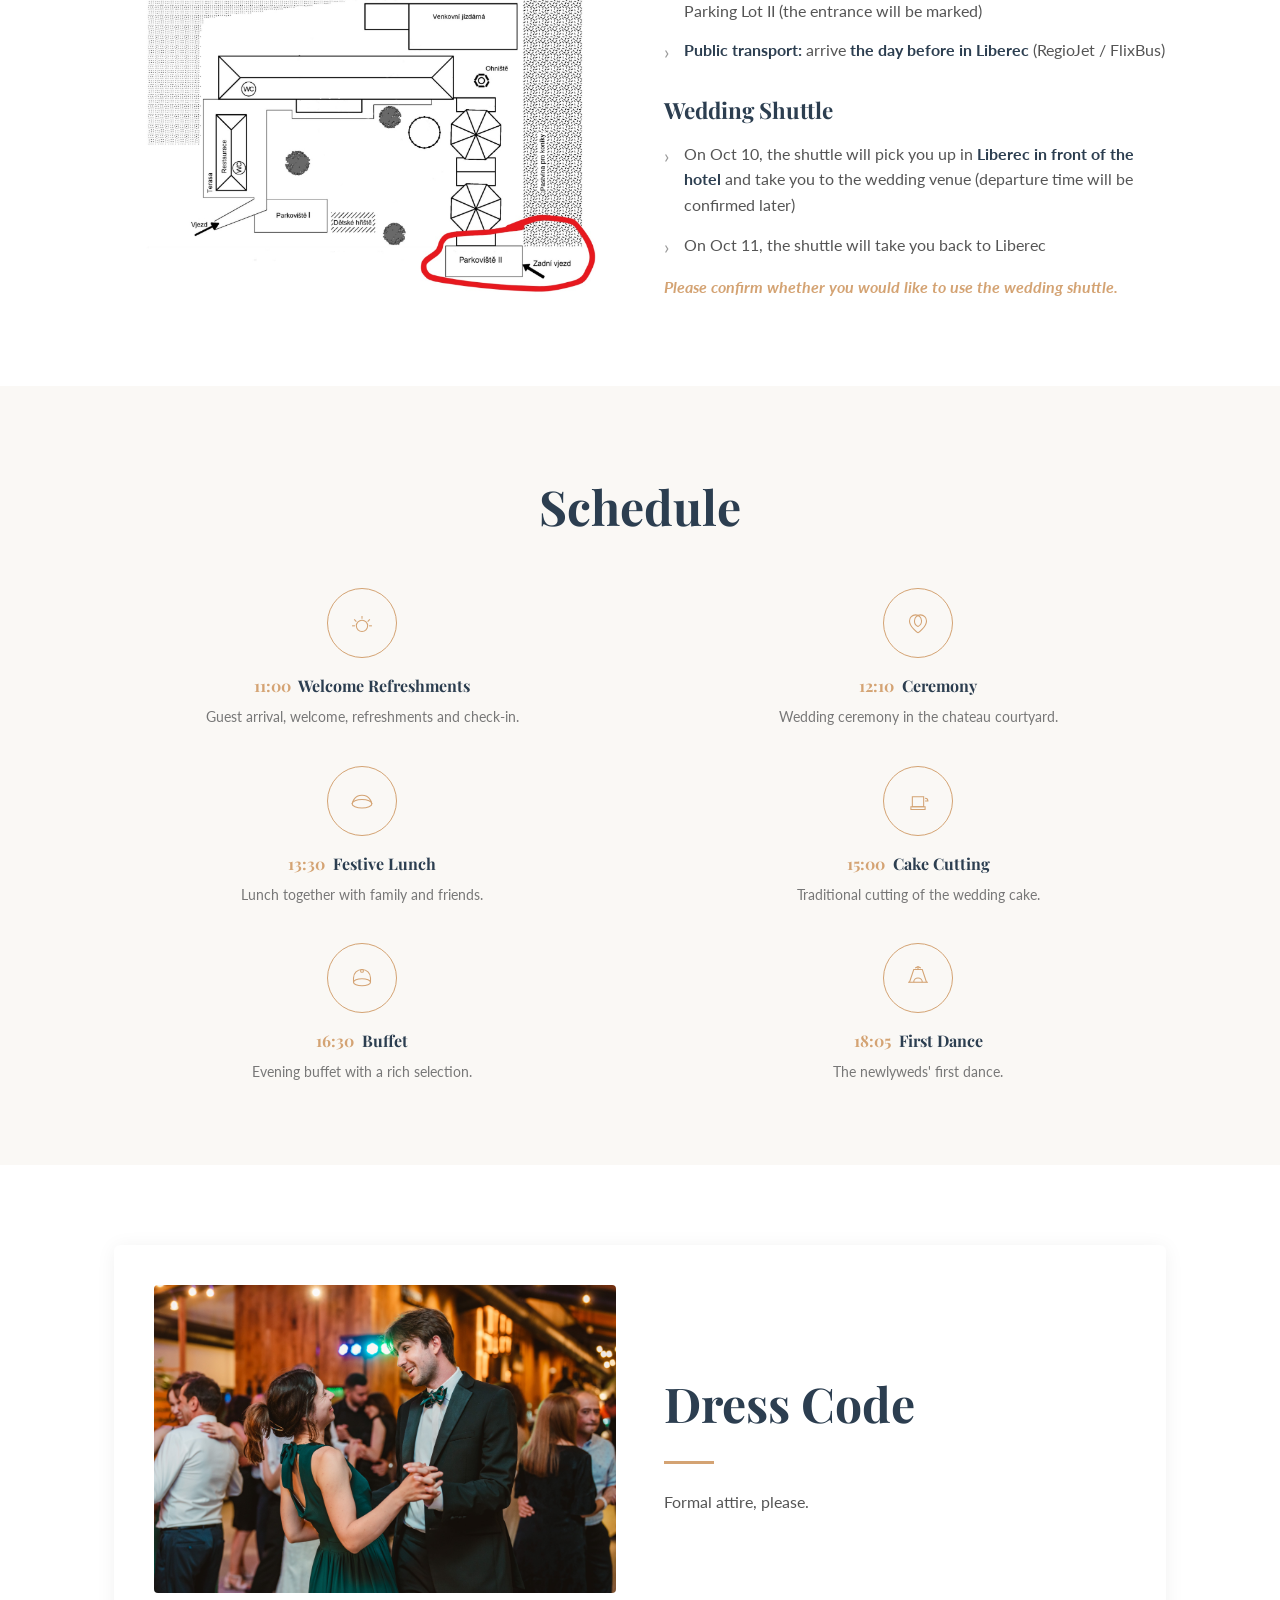
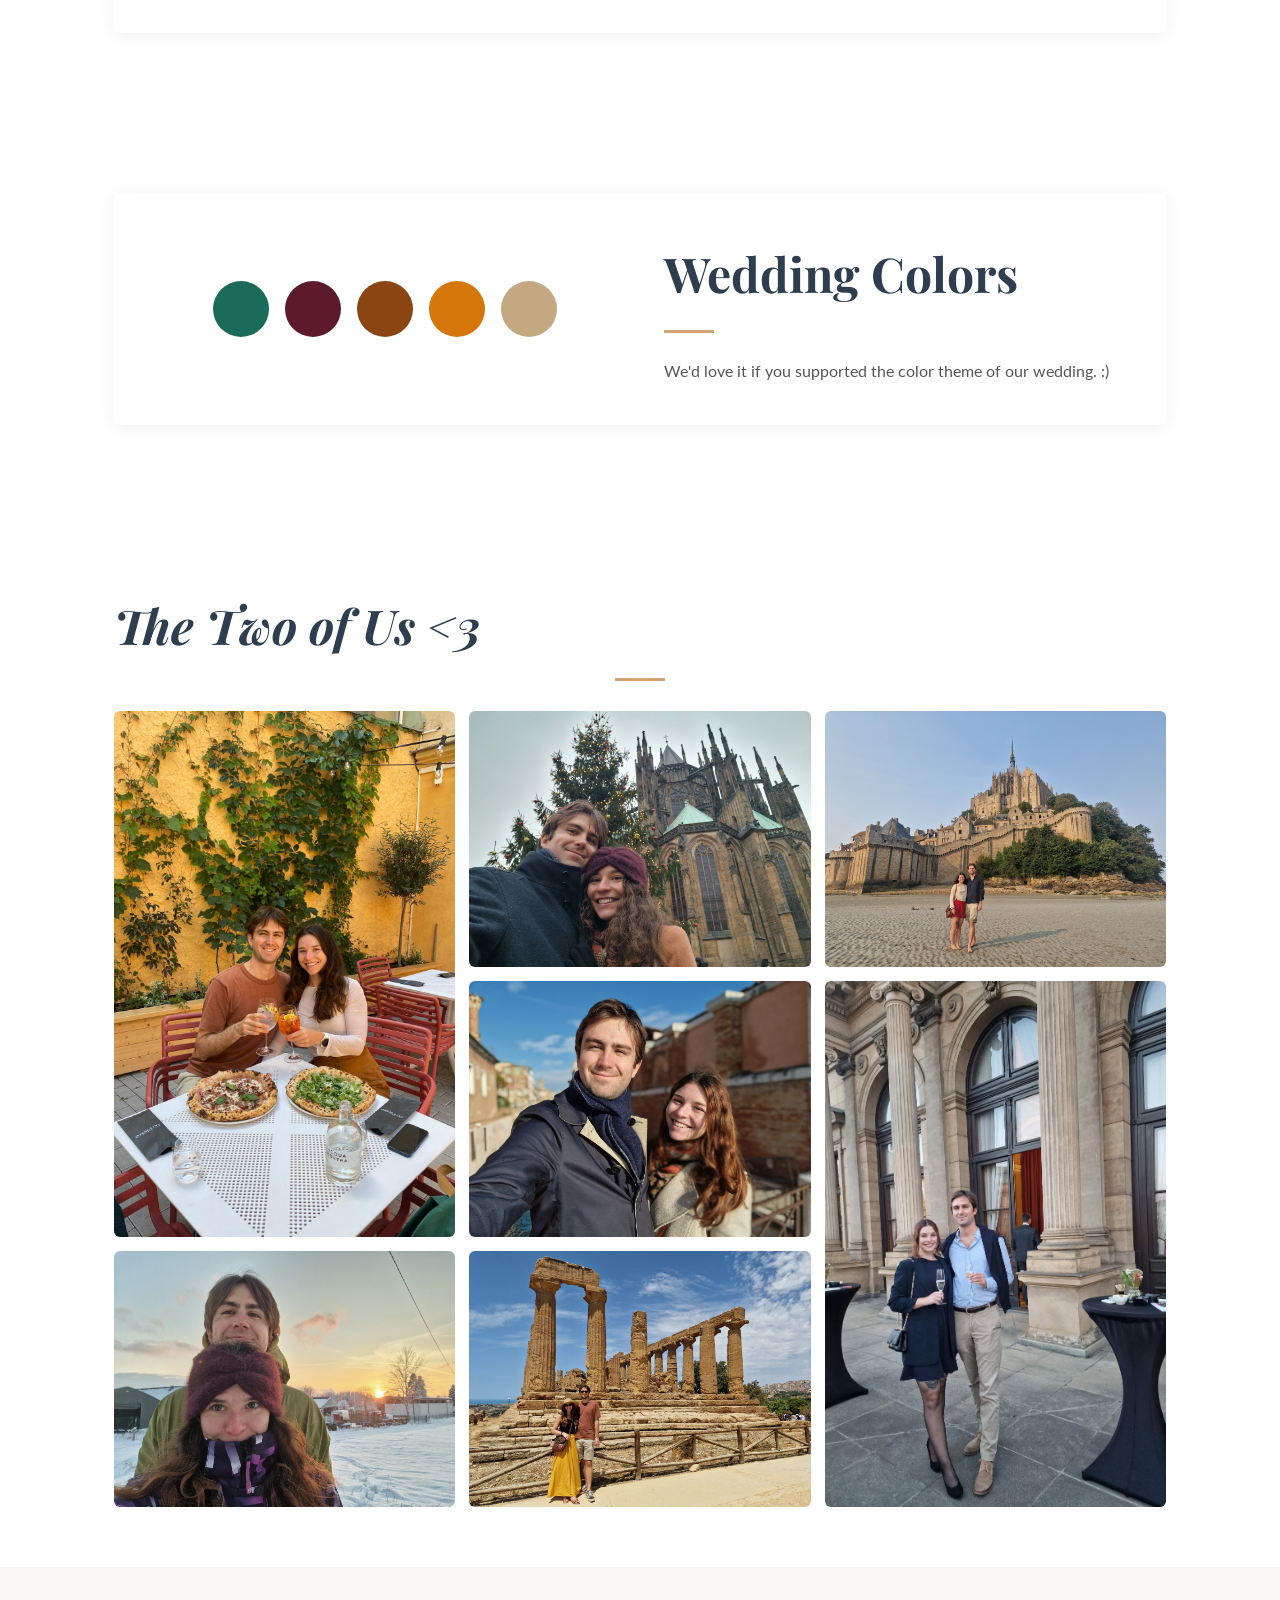
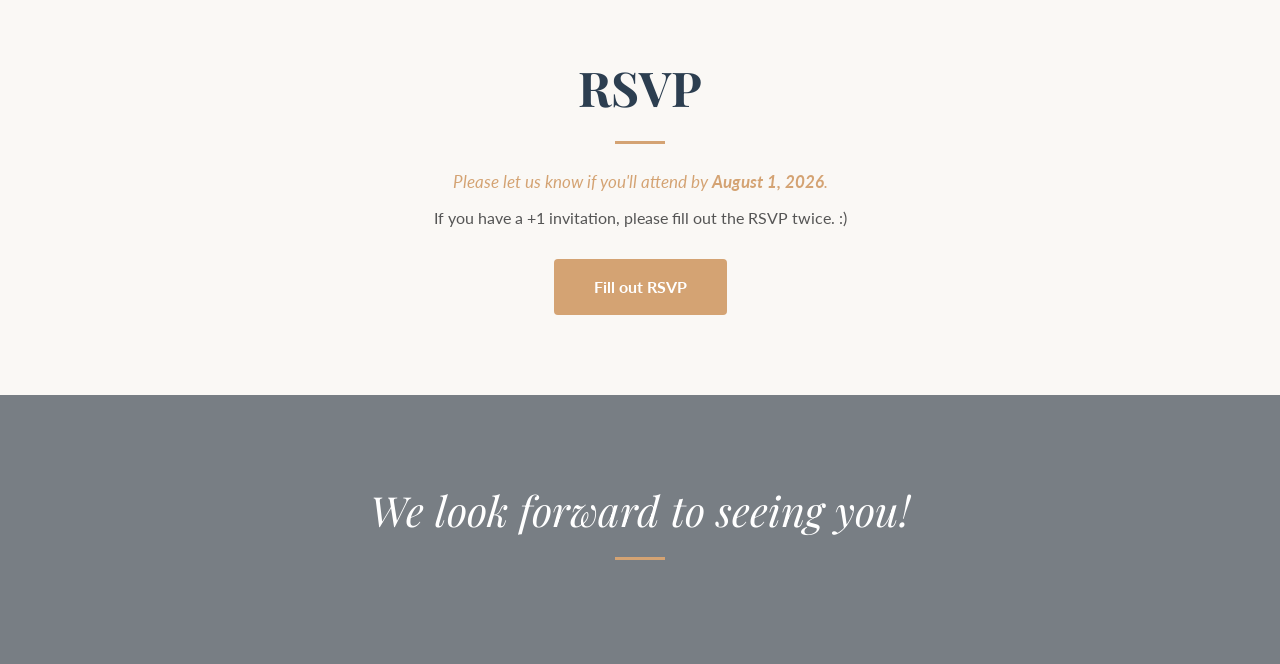
==== commit 163417bd: "multi language" ====
--- a/index.html
+++ b/index.html
@@ -1,287 +1,10 @@
 <!DOCTYPE html>
-<html lang="cs">
+<html lang="en">
 <head>
     <meta charset="UTF-8">
     <meta name="viewport" content="width=device-width, initial-scale=1.0">
     <title>Tereza &amp; Thomas &ndash; 10.10.2026</title>
-    <link rel="preconnect" href="https://fonts.googleapis.com">
-    <link rel="preconnect" href="https://fonts.gstatic.com" crossorigin>
-    <link href="https://fonts.googleapis.com/css2?family=Playfair+Display:ital,wght@0,400..900;1,400..900&family=Lato:wght@300;400;700&display=swap" rel="stylesheet">
-    <link rel="stylesheet" href="styles.css">
+    <script>location.replace("/en/");</script>
 </head>
-<body>
-
-<nav class="navbar">
-    <div class="nav-content">
-        <a href="#" class="nav-brand">Tereza &amp; Thomas</a>
-        <div class="lang-toggle">
-            <button class="lang-btn active" data-lang="cs">CZ</button>
-            <button class="lang-btn" data-lang="fr">FR</button>
-            <button class="lang-btn" data-lang="en">EN</button>
-        </div>
-    </div>
-</nav>
-
-<!-- Hero -->
-<section id="hero">
-    <div class="hero-overlay"></div>
-    <div class="hero-content">
-        <p class="hero-subtitle" data-i18n="heroSubtitle">Budeme se brát!</p>
-        <h1 class="hero-names">Tereza Pokorná &amp; Thomas Rialan</h1>
-        <p class="hero-date">10.10.2026</p>
-    </div>
-</section>
-
-<!-- Ceremony -->
-<section id="ceremony">
-    <div class="container two-col">
-        <div class="col-image">
-            <img src="images/venue_pictures/venue_courtyard.jpeg" alt="Ceremony venue">
-        </div>
-        <div class="col-text ceremony-details">
-            <h2 data-i18n="ceremonyTitle">Obřad</h2>
-            <div class="section-divider"></div>
-            <p class="detail-date" data-i18n="ceremonyDate">10. října 2026</p>
-            <p class="detail-time">12:10</p>
-            <p class="detail-venue">Zámecký dvůr Černousy</p>
-            <p class="detail-address" data-i18n="ceremonyAddress">Černousy 50, 463 73 Černousy, Česko</p>
-            <a href="https://maps.google.com/?q=Zamecky+dvur+Cernousy" target="_blank" rel="noopener" class="map-link" data-i18n="ceremonyMap">Mapa</a>
-            <p class="detail-arrival" data-i18n="ceremonyArrival">Prosíme, abyste se na místo dostavili na 11:00.</p>
-        </div>
-    </div>
-</section>
-
-<!-- Reception -->
-<section id="reception" class="bg-cream">
-    <div class="container text-center">
-        <h2 data-i18n="receptionTitle">Svatební hostina</h2>
-        <div class="section-divider"></div>
-        <p data-i18n="receptionText1">Obřad i hostina se konají na téže místě - Zámecký dvůr Černousy</p>
-        <p data-i18n="receptionText2">Svatební oběd bude následovat po obřadě.</p>
-        <p data-i18n="receptionText3">Večeře bude formou rautu.</p>
-    </div>
-</section>
-
-<!-- Menu -->
-<section id="menu">
-    <div class="container two-col">
-        <div class="col-text menu-details">
-            <h2 data-i18n="menuTitle">Svatební menu</h2>
-            <div class="section-divider"></div>
-            <p class="menu-label" data-i18n="menuSoupLabel">Polévka</p>
-            <p data-i18n="menuSoup">Hovězí vývar s játrovými knedlíčky</p>
-            <p class="menu-label" data-i18n="menuMainLabel">Hlavní chod</p>
-            <p data-i18n="menuMain">Svíčková na smetaně s houskovým knedlíkem</p>
-            <p class="menu-note" data-i18n="menuVegetarian">(možnost vegetariánského oběda)</p>
-        </div>
-        <div class="col-image">
-            <img src="images/venue_pictures/food.jpeg" alt="Wedding menu">
-        </div>
-    </div>
-</section>
-
-<!-- Transition banner -->
-<section id="transition">
-    <div class="banner-overlay"></div>
-    <div class="banner-content">
-        <h2 data-i18n="transitionText">A jak to bude tam?</h2>
-    </div>
-</section>
-
-<!-- Accommodation -->
-<section id="accommodation">
-    <div class="container two-col">
-        <div class="col-image">
-            <img src="images/venue_pictures/venue_room.jpeg" alt="Accommodation">
-        </div>
-        <div class="col-text">
-            <h2 data-i18n="accommTitle">Ubytování</h2>
-            <ul class="info-list">
-                <li data-i18n-html="accommBullet1">Den před svatbou (<b>9. 10.</b>) si hosté zajišťují ubytování sami: doporučujeme <b>Prahu, Liberec</b> (svatební autobus) nebo <b>Frýdlant</b>.</li>
-                <li data-i18n-html="accommBullet2">Doporučený hotel v Liberci: <b>Pytloun Grand Hotel Imperial Liberec</b>.</li>
-                <li data-i18n-html="accommBullet3">Ubytování <em>v den svatby (<b>10.–11. 10.</b>)</em> je zajištěno přímo na místě v Černousích.</li>
-                <li data-i18n-html="accommBullet4">Hosty z okolí poprosíme z kapacitních důvodů o přespání doma, rozvoz po svatbě bude zajištěn.</li>
-            </ul>
-        </div>
-    </div>
-</section>
-
-<!-- Transport -->
-<section id="transport">
-    <div class="container two-col">
-        <div class="col-text map-col">
-            <h3 class="map-label" data-i18n="mapLabel">Mapa areálu</h3>
-            <img src="images/venue_pictures/venue_map.jpeg" alt="Venue map" class="venue-map">
-        </div>
-        <div class="col-text">
-            <h2 data-i18n="transportTitle">Doprava</h2>
-            <ul class="info-list">
-                <li data-i18n-html="transportBullet1"><b>Autem (doporučeno):</b> přijeďte 10. 10. na <b>11:00</b>. Prosím využijte pouze Parkoviště II (vjezd bude označen)</li>
-                <li data-i18n-html="transportBullet2"><b>Veřejná doprava:</b> přijeďte <b>den předem do Liberce</b> (RegioJet / FlixBus)</li>
-            </ul>
-            <h3 data-i18n="busTitle">Svatební autobus</h3>
-            <ul class="info-list">
-                <li data-i18n-html="busBullet1">10.10. vás autobus vyzvedne v <b>Liberci před hotelem</b> a odveze na místo svatby (odjezd autobusu bude pro zájemce upřesněn později)</li>
-                <li data-i18n="busBullet2">11.10. vás autobus sveze zpět do Liberce</li>
-            </ul>
-            <p class="bus-note" data-i18n="busNote">Prosíme o potvrzení, zda chcete využít svatební autobus.</p>
-        </div>
-    </div>
-</section>
-
-<!-- Timeline / Harmonogram -->
-<section id="timeline" class="bg-cream">
-    <div class="container">
-        <h2 class="text-center" data-i18n="timelineTitle">Harmonogram</h2>
-        <div class="timeline-grid">
-            <div class="timeline-item">
-                <div class="timeline-icon">
-                    <svg viewBox="0 0 48 48" fill="none" stroke="currentColor" stroke-width="1.5">
-                        <circle cx="24" cy="28" r="8"/>
-                        <line x1="24" y1="14" x2="24" y2="18"/>
-                        <line x1="13" y1="19" x2="16" y2="22"/>
-                        <line x1="35" y1="19" x2="32" y2="22"/>
-                        <line x1="10" y1="28" x2="14" y2="28"/>
-                        <line x1="34" y1="28" x2="38" y2="28"/>
-                    </svg>
-                </div>
-                <h4><span class="timeline-time">11:00</span> <span data-i18n="tl1Title">Úvodní občerstvení</span></h4>
-                <p data-i18n="tl1Desc">Příjezd hostů, přivítání, úvodní občerstvení a ubytování.</p>
-            </div>
-            <div class="timeline-item">
-                <div class="timeline-icon">
-                    <svg viewBox="0 0 48 48" fill="none" stroke="currentColor" stroke-width="1.5">
-                        <path d="M24 38s-12-8.5-12-17a8.5 8.5 0 0 1 17 0 8.5 8.5 0 0 1 -5 7.8"/>
-                        <path d="M24 38s12-8.5 12-17a8.5 8.5 0 0 0-17 0 8.5 8.5 0 0 0 5 7.8"/>
-                    </svg>
-                </div>
-                <h4><span class="timeline-time">12:10</span> <span data-i18n="tl2Title">Obřad</span></h4>
-                <p data-i18n="tl2Desc">Svatební obřad v zámeckém dvoře.</p>
-            </div>
-            <div class="timeline-item">
-                <div class="timeline-icon">
-                    <svg viewBox="0 0 48 48" fill="none" stroke="currentColor" stroke-width="1.5">
-                        <ellipse cx="24" cy="28" rx="14" ry="6"/>
-                        <path d="M10 28c0 0 2-12 14-12s14 12 14 12"/>
-                    </svg>
-                </div>
-                <h4><span class="timeline-time">13:30</span> <span data-i18n="tl3Title">Slavnostní oběd</span></h4>
-                <p data-i18n="tl3Desc">Společný oběd s rodinou a přáteli.</p>
-            </div>
-            <div class="timeline-item">
-                <div class="timeline-icon">
-                    <svg viewBox="0 0 48 48" fill="none" stroke="currentColor" stroke-width="1.5">
-                        <path d="M14 32h20v4H14z"/>
-                        <path d="M16 18h16v14H16z"/>
-                        <path d="M34 24h4c0-4-4-4-4-4"/>
-                    </svg>
-                </div>
-                <h4><span class="timeline-time">15:00</span> <span data-i18n="tl4Title">Krájení dortu</span></h4>
-                <p data-i18n="tl4Desc">Tradiční krájení svatebního dortu.</p>
-            </div>
-            <div class="timeline-item">
-                <div class="timeline-icon">
-                    <svg viewBox="0 0 48 48" fill="none" stroke="currentColor" stroke-width="1.5">
-                        <ellipse cx="24" cy="30" rx="12" ry="5"/>
-                        <path d="M12 30v-6c0-6.6 5.4-12 12-12s12 5.4 12 12v6"/>
-                        <circle cx="24" cy="14" r="2"/>
-                    </svg>
-                </div>
-                <h4><span class="timeline-time">16:30</span> <span data-i18n="tl5Title">Raut</span></h4>
-                <p data-i18n="tl5Desc">Večerní raut s bohatou nabídkou.</p>
-            </div>
-            <div class="timeline-item">
-                <div class="timeline-icon">
-                    <svg viewBox="0 0 48 48" fill="none" stroke="currentColor" stroke-width="1.5">
-                        <path d="M12 30l6-18h12l6 18"/>
-                        <path d="M18 30c0-3.3 2.7-6 6-6s6 2.7 6 6"/>
-                        <line x1="10" y1="30" x2="38" y2="30"/>
-                        <path d="M24 12v-4"/>
-                        <path d="M20 10l4-2 4 2"/>
-                    </svg>
-                </div>
-                <h4><span class="timeline-time">18:05</span> <span data-i18n="tl6Title">První tanec novomanželů</span></h4>
-                <p data-i18n="tl6Desc">První společný tanec novomanželů.</p>
-            </div>
-        </div>
-    </div>
-</section>
-
-<!-- Dress Code -->
-<section id="dresscode">
-    <div class="container">
-        <div class="info-card two-col">
-            <div class="col-image">
-                <img src="images/pictures_of_us/dancing.jpeg" alt="Dress code">
-            </div>
-            <div class="col-text">
-                <h2 data-i18n="dressTitle">Dress code</h2>
-                <div class="section-divider"></div>
-                <p data-i18n="dressText">Prosíme formální společenský oděv.</p>
-            </div>
-        </div>
-    </div>
-</section>
-
-<!-- Wedding Colors -->
-<section id="colors">
-    <div class="container">
-        <div class="info-card two-col">
-            <div class="col-text color-circles-col">
-                <div class="color-circles">
-                    <span class="circle" style="background:#1a6b5a"></span>
-                    <span class="circle" style="background:#5c1a2a"></span>
-                    <span class="circle" style="background:#8b4513"></span>
-                    <span class="circle" style="background:#d4760a"></span>
-                    <span class="circle" style="background:#c4a882"></span>
-                </div>
-            </div>
-            <div class="col-text">
-                <h2 data-i18n="colorsTitle">Svatební barvy</h2>
-                <div class="section-divider"></div>
-                <p data-i18n="colorsText">Budeme rádi pokud podpoříte barevné téma naší svatby. :)</p>
-            </div>
-        </div>
-    </div>
-</section>
-
-<!-- Gallery -->
-<section id="gallery">
-    <div class="container">
-        <h2 data-i18n="galleryTitle">My dva &lt;3</h2>
-        <div class="section-divider"></div>
-        <div class="gallery-grid">
-            <img src="images/pictures_of_us/pizza.jpeg" alt="Us eating pizza" class="gallery-tall">
-            <img src="images/pictures_of_us/prague_castle.jpeg" alt="Us at Prague Castle">
-            <img src="images/pictures_of_us/msm.jpeg" alt="Us at Mont-Saint-Michel">
-            <img src="images/pictures_of_us/venice1.jpeg" alt="Us in Venice">
-            <img src="images/pictures_of_us/theater.jpeg" alt="Us at the theater" class="gallery-tall">
-            <img src="images/pictures_of_us/frydlant1.jpeg" alt="Us at Frýdlant">
-            <img src="images/pictures_of_us/sicily1.jpeg" alt="Us in Sicily">
-        </div>
-    </div>
-</section>
-
-<!-- RSVP -->
-<section id="rsvp" class="bg-cream">
-    <div class="container text-center">
-        <h2>RSVP</h2>
-        <div class="section-divider"></div>
-        <p class="rsvp-subtitle" data-i18n-html="rsvpSubtitle">Dejte nám prosím vědět, jestli dorazíte do <b>1.8.2026</b>.</p>
-        <p data-i18n="rsvpPlusOne">Pokud máte +1 pozvánku, prosíme o vyplnění RSVP dvakrát. :)</p>
-        <a href="#" class="btn-rsvp" data-i18n="rsvpButton">Vyplnit RSVP</a>
-    </div>
-</section>
-
-<!-- Footer -->
-<footer id="footer-banner">
-    <div class="banner-overlay"></div>
-    <div class="banner-content">
-        <h2 data-i18n="footerText">Těšíme se na vás!</h2>
-        <div class="section-divider light"></div>
-    </div>
-</footer>
-
-<script src="script.js"></script>
-</body>
+<body></body>
 </html>
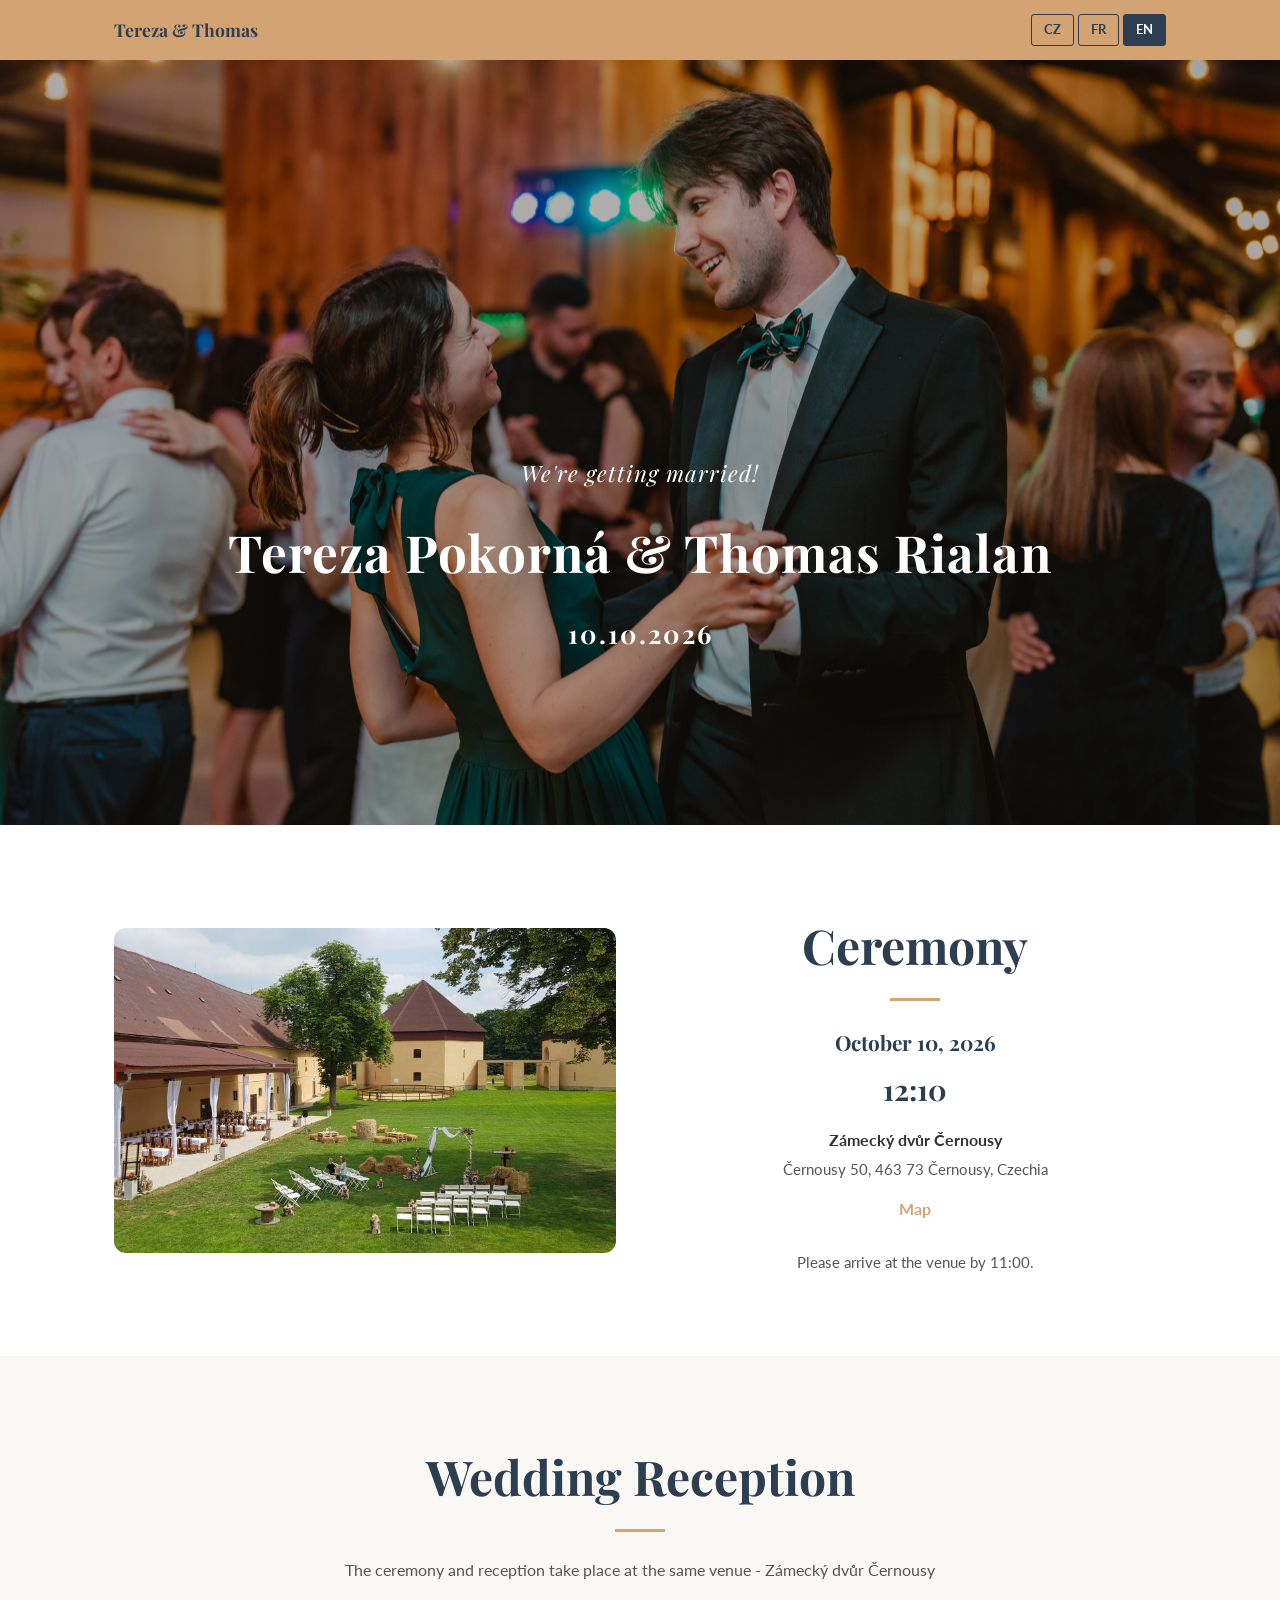
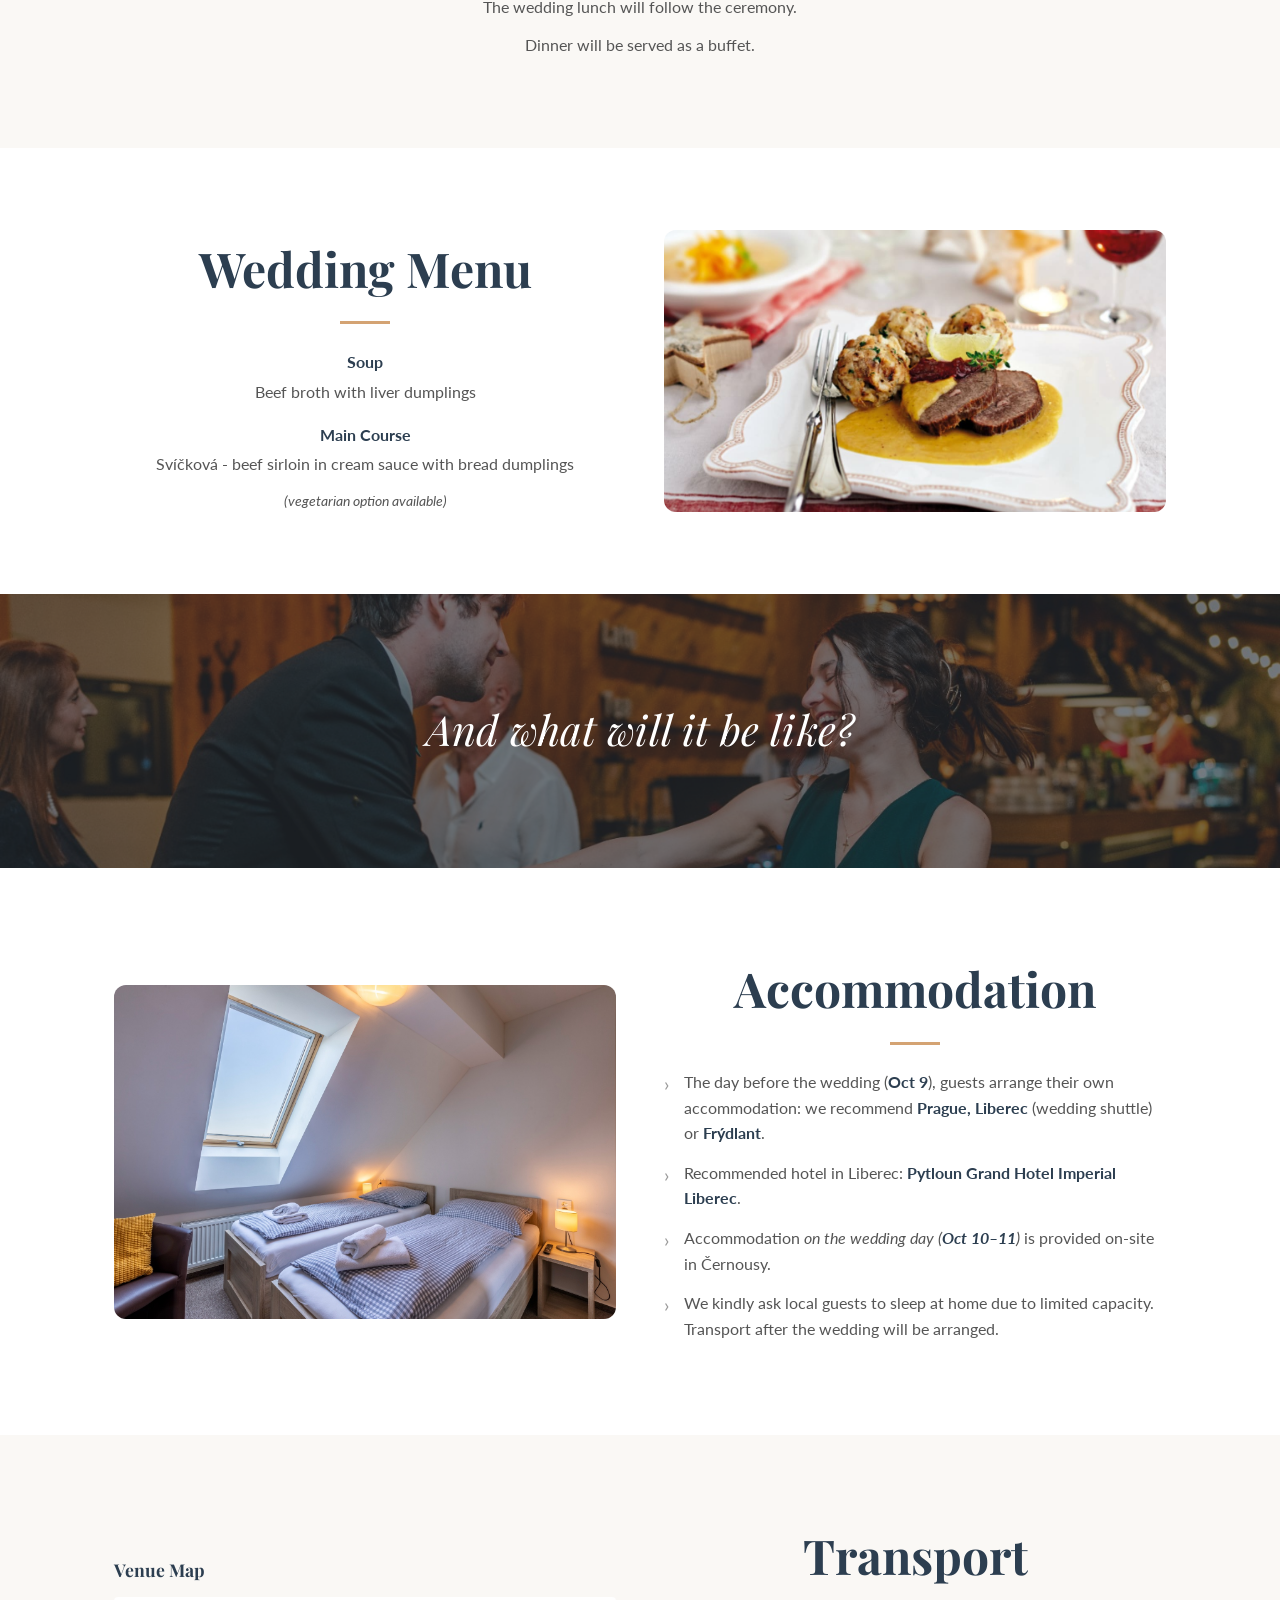
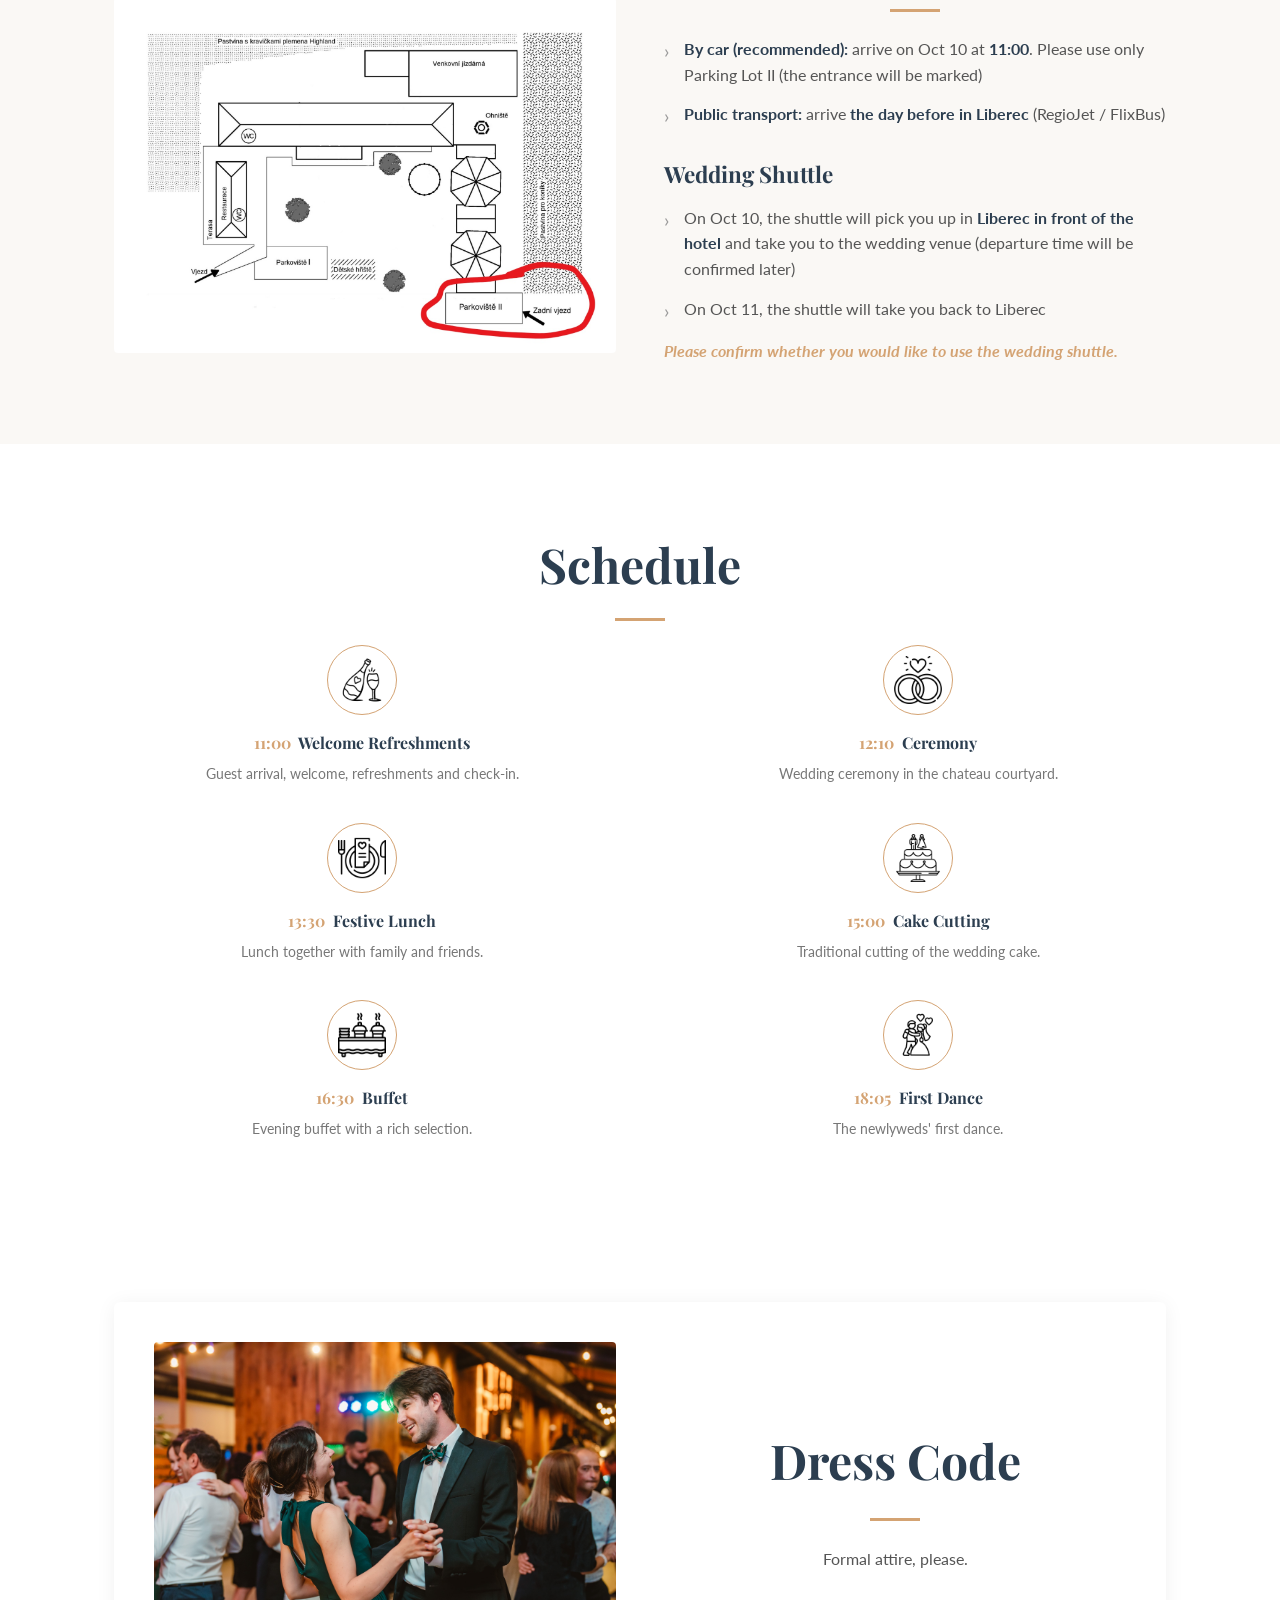
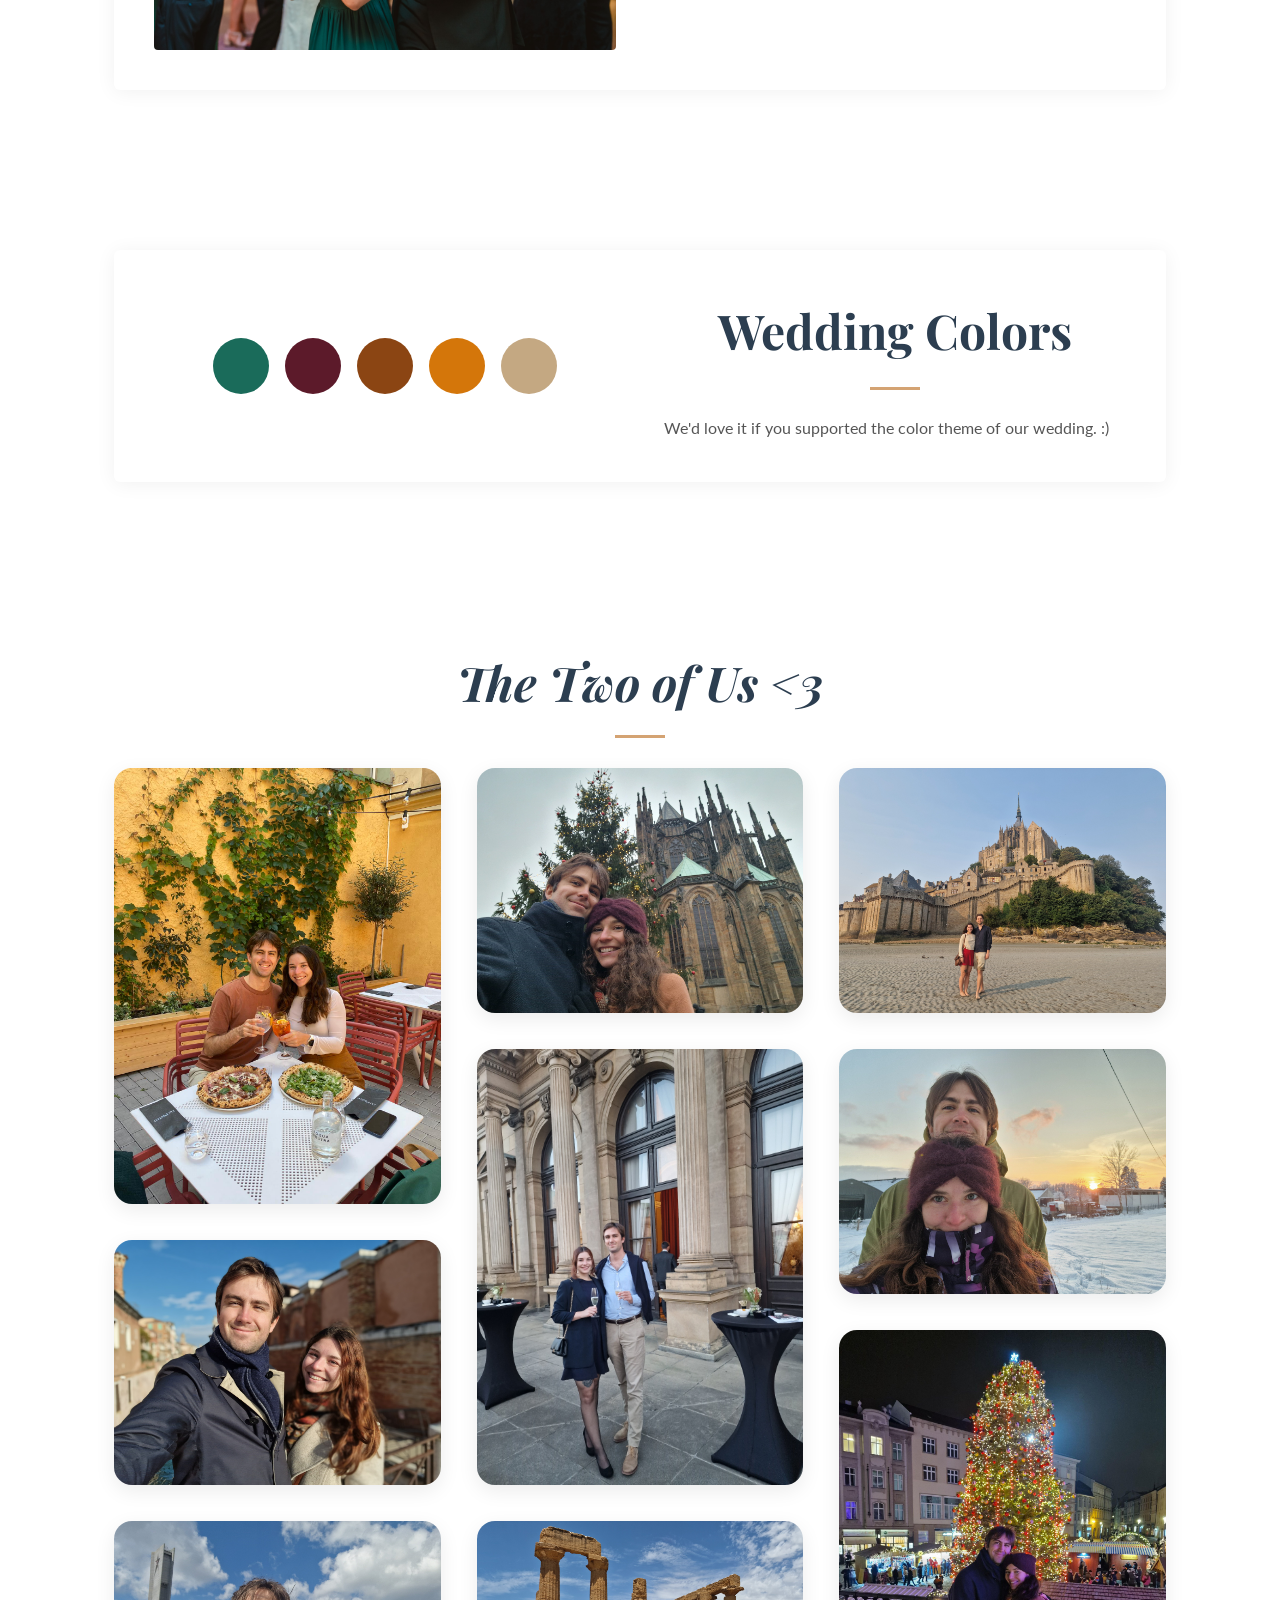
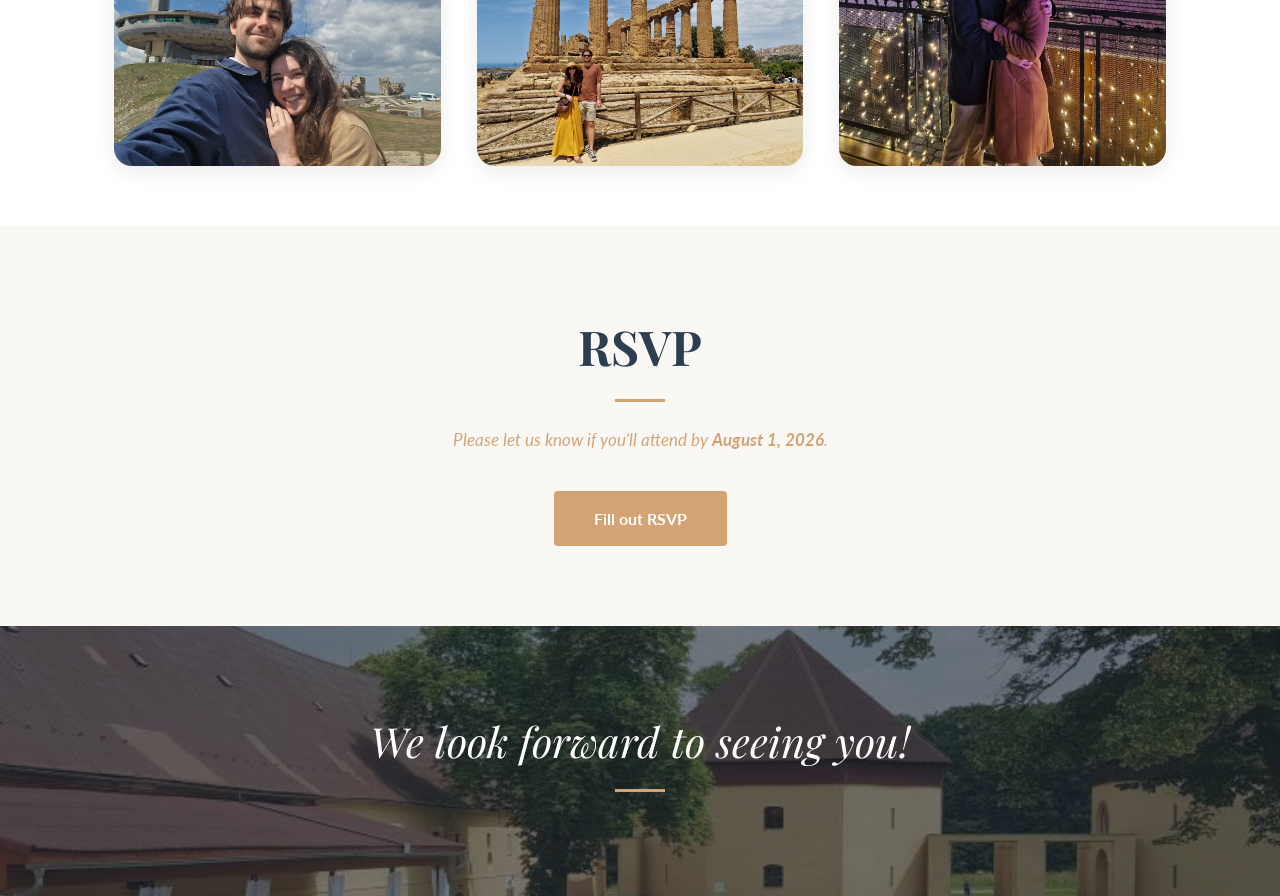
==== commit 25789b4b: "tabicon" ====
--- a/index.html
+++ b/index.html
@@ -4,6 +4,7 @@
     <meta charset="UTF-8">
     <meta name="viewport" content="width=device-width, initial-scale=1.0">
     <title>Tereza &amp; Thomas &ndash; 10.10.2026</title>
+    <link rel="icon" href="data:image/svg+xml,<svg xmlns='http://www.w3.org/2000/svg' viewBox='0 0 100 100'><text y='.9em' font-size='90'>💍</text></svg>">
     <script>location.replace("/en/");</script>
 </head>
 <body></body>
